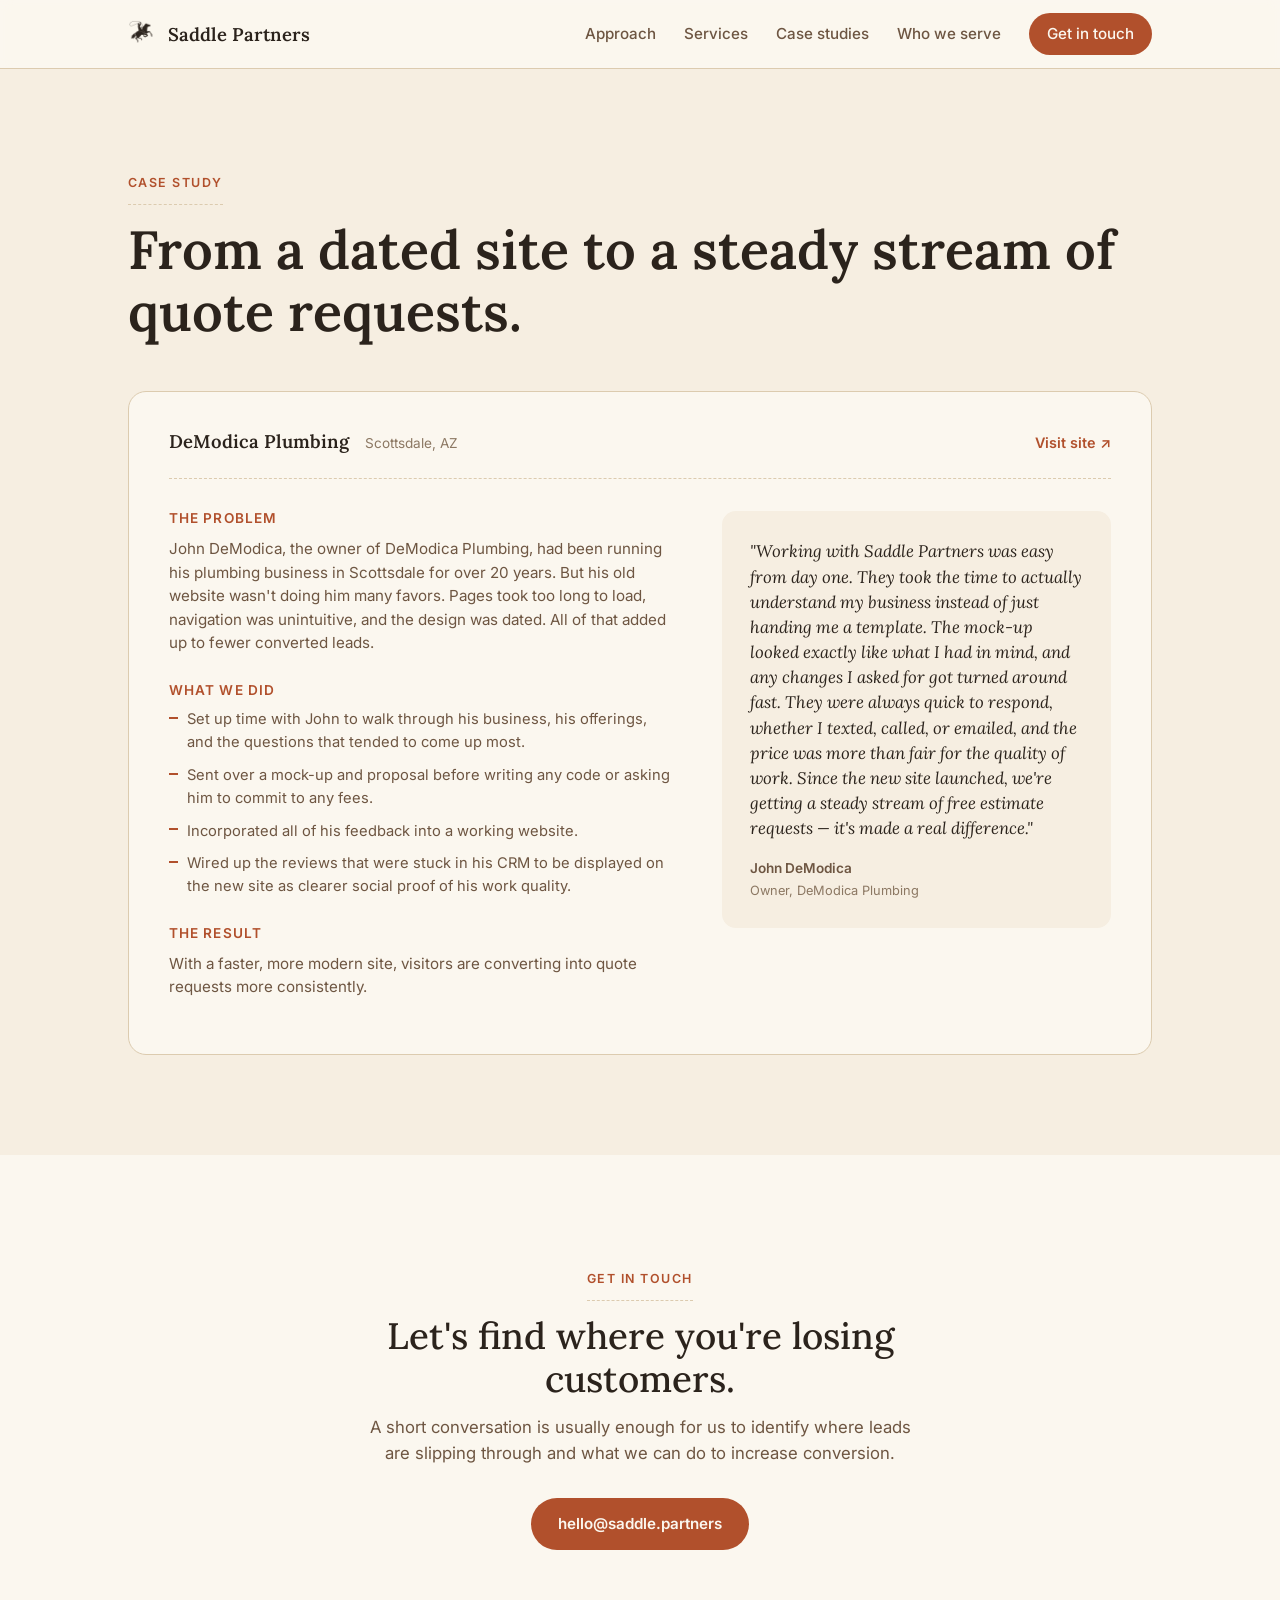
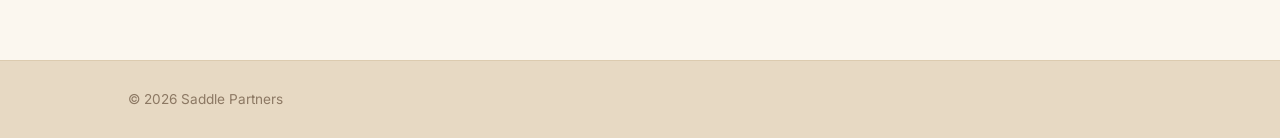
==== case-studies.html @ 37f85665 "Sentence-case service card titles, force New Website Builds to two lines for alignment, update audit" ====
<!DOCTYPE html>
<html lang="en">
<head>
<meta charset="UTF-8">
<meta name="viewport" content="width=device-width, initial-scale=1.0">
<title>Case Studies — Saddle Partners</title>
<meta name="description" content="See how Saddle Partners helped DeModica Plumbing replace a dated, slow-loading website with one that turns visitors into quote requests.">
<link rel="icon" href="favicon.ico" sizes="any">
<link rel="icon" type="image/png" sizes="32x32" href="favicon-32.png">
<link rel="icon" type="image/png" sizes="16x16" href="favicon-16.png">
<link rel="apple-touch-icon" href="favicon-180.png">
<link rel="preconnect" href="https://fonts.googleapis.com">
<link rel="preconnect" href="https://fonts.gstatic.com" crossorigin>
<link href="https://fonts.googleapis.com/css2?family=Lora:wght@500;600;700&family=Inter:wght@400;500;600&display=swap" rel="stylesheet">
<link rel="stylesheet" href="style.css">
</head>
<body>

<header class="site-header">
  <div class="wrap header-inner">
    <a href="/" class="logo">
      <img class="logo-mark" src="logo-mark.png" width="30" height="30" alt="">
      <span>Saddle Partners</span>
    </a>
    <nav class="site-nav">
      <a href="/#approach">Approach</a>
      <a href="/#services">Services</a>
      <a href="case-studies.html">Case studies</a>
      <a href="/#who">Who we serve</a>
      <a href="/#contact" class="nav-cta">Get in touch</a>
    </nav>
    <button class="nav-toggle" aria-label="Toggle menu" aria-expanded="false">
      <span></span><span></span><span></span>
    </button>
  </div>
</header>

<main>

  <section class="case-study">
    <div class="wrap">
      <p class="stitch-label">Case Study</p>
      <h1>From a dated site to a steady stream of quote requests.</h1>

      <div class="case-study-card">
        <div class="case-study-meta">
          <span class="case-study-client">DeModica Plumbing</span>
          <span class="case-study-location">Scottsdale, AZ</span>
          <a href="https://demodicaplumbing.com" target="_blank" rel="noopener" class="case-study-link">Visit site &#8599;</a>
        </div>

        <div class="case-study-body">
          <div class="case-study-col">
            <h3>The problem</h3>
            <p>John DeModica, the owner of DeModica Plumbing, had been running his plumbing business in Scottsdale for over 20 years. But his old website wasn't doing him many favors. Pages took too long to load, navigation was unintuitive, and the design was dated. All of that added up to fewer converted leads.</p>

            <h3>What we did</h3>
            <ul class="case-study-list">
              <li>Set up time with John to walk through his business, his offerings, and the questions that tended to come up most.</li>
              <li>Sent over a mock-up and proposal before writing any code or asking him to commit to any fees.</li>
              <li>Incorporated all of his feedback into a working website.</li>
              <li>Wired up the reviews that were stuck in his CRM to be displayed on the new site as clearer social proof of his work quality.</li>
            </ul>

            <h3>The result</h3>
            <p>With a faster, more modern site, visitors are converting into quote requests more consistently.</p>
          </div>

          <div class="case-study-quote">
            <blockquote>"Working with Saddle Partners was easy from day one. They took the time to actually understand my business instead of just handing me a template. The mock-up looked exactly like what I had in mind, and any changes I asked for got turned around fast. They were always quick to respond, whether I texted, called, or emailed, and the price was more than fair for the quality of work. Since the new site launched, we're getting a steady stream of free estimate requests — it's made a real difference."</blockquote>
            <cite>John DeModica<span>Owner, DeModica Plumbing</span></cite>
          </div>
        </div>
      </div>
    </div>
  </section>

  <section class="cta" id="contact">
    <div class="wrap cta-inner">
      <p class="stitch-label">Get in touch</p>
      <h2>Let's find where you're losing customers.</h2>
      <p class="lede">A short conversation is usually enough for us to identify where leads are slipping through and what we can do to increase conversion.</p>
      <a href="mailto:hello@saddle.partners" class="btn btn-primary">hello@saddle.partners</a>
    </div>
  </section>

</main>

<footer class="site-footer">
  <div class="wrap footer-inner">
    <span>&copy; 2026 Saddle Partners</span>
  </div>
</footer>

<script src="script.js"></script>
</body>
</html>
---- style.css ----
:root {
  --sand: #F6EEE1;
  --sand-dark: #E7D9C3;
  --cream: #FBF7EF;
  --rust: #B1502C;
  --rust-dark: #8A3B20;
  --ink: #2B231C;
  --brown: #6E5642;
  --brown-light: #8C7863;
  --border: #DCCBAF;
  --max-width: 1080px;
  --serif: "Lora", Georgia, serif;
  --sans: "Inter", -apple-system, BlinkMacSystemFont, "Segoe UI", sans-serif;
}

* { box-sizing: border-box; }

html { scroll-behavior: smooth; }

body {
  margin: 0;
  font-family: var(--sans);
  color: var(--ink);
  background: var(--cream);
  line-height: 1.55;
  -webkit-font-smoothing: antialiased;
}

.wrap {
  max-width: var(--max-width);
  margin: 0 auto;
  padding: 0 28px;
}

h1, h2, h3 {
  font-family: var(--serif);
  font-weight: 500;
  line-height: 1.15;
  margin: 0 0 0.5em;
  color: var(--ink);
}

h1 { font-size: clamp(2.2rem, 4.2vw, 3.4rem); font-weight: 600; }
h2 { font-size: clamp(1.7rem, 3vw, 2.3rem); }
h3 { font-size: 1.15rem; }

p { margin: 0 0 1em; color: var(--brown); }

a { color: inherit; text-decoration: none; }

/* Header */
.site-header {
  position: sticky;
  top: 0;
  z-index: 50;
  background: rgba(251, 247, 239, 0.9);
  backdrop-filter: saturate(150%) blur(6px);
  border-bottom: 1px solid var(--border);
}

.header-inner {
  display: flex;
  align-items: center;
  justify-content: space-between;
  height: 68px;
}

.logo {
  display: flex;
  align-items: center;
  gap: 10px;
  font-family: var(--serif);
  font-weight: 600;
  font-size: 1.15rem;
  color: var(--ink);
}

.logo-mark { flex-shrink: 0; display: block; }

.site-nav {
  display: flex;
  align-items: center;
  gap: 28px;
  font-size: 0.95rem;
  font-weight: 500;
}

.site-nav a { color: var(--brown); transition: color 0.15s ease; }
.site-nav a:hover { color: var(--rust); }

.nav-cta {
  padding: 9px 18px;
  border-radius: 999px;
  background: var(--rust);
  color: var(--cream) !important;
}
.nav-cta:hover { background: var(--rust-dark); color: var(--cream) !important; }

.nav-toggle {
  display: none;
  flex-direction: column;
  justify-content: center;
  gap: 5px;
  width: 32px;
  height: 32px;
  background: none;
  border: none;
  cursor: pointer;
  padding: 0;
}
.nav-toggle span {
  display: block;
  height: 2px;
  background: var(--ink);
  border-radius: 2px;
}

/* Buttons */
.btn {
  display: inline-block;
  padding: 13px 26px;
  border-radius: 999px;
  font-weight: 600;
  font-size: 0.95rem;
  transition: all 0.15s ease;
  border: 1.5px solid transparent;
}
.btn-primary {
  background: var(--rust);
  color: var(--cream);
}
.btn-primary:hover { background: var(--rust-dark); }
.btn-ghost {
  border-color: var(--brown-light);
  color: var(--ink);
}
.btn-ghost:hover { border-color: var(--rust); color: var(--rust); }

/* Hero */
.hero {
  position: relative;
  background: linear-gradient(180deg, var(--sand) 0%, var(--sand-dark) 100%);
  padding: 96px 0 0;
  overflow: hidden;
}
.hero-inner {
  max-width: 760px;
  text-align: left;
  padding-bottom: 48px;
  position: relative;
  z-index: 2;
}
.eyebrow {
  text-transform: uppercase;
  letter-spacing: 0.12em;
  font-size: 0.78rem;
  font-weight: 600;
  color: var(--rust-dark);
  margin-bottom: 18px;
}
.hero-sub {
  font-size: 1.15rem;
  max-width: 560px;
}
.hero-actions {
  display: flex;
  gap: 16px;
  margin-top: 32px;
  flex-wrap: wrap;
}
.horizon {
  display: block;
  width: 100%;
  height: 90px;
}

/* Stitch label */
.stitch-label {
  text-transform: uppercase;
  letter-spacing: 0.12em;
  font-size: 0.78rem;
  font-weight: 600;
  color: var(--rust);
  margin-bottom: 14px;
  padding-bottom: 12px;
  border-bottom: 1px dashed var(--border);
  display: inline-block;
}

/* Belief section */
.belief { padding: 64px 0 100px; background: var(--sand-dark); }
.belief-inner { max-width: 720px; }
.lede { font-size: 1.05rem; max-width: 640px; }

.steps {
  display: grid;
  grid-template-columns: repeat(2, 1fr);
  gap: 40px;
  margin-top: 56px;
  max-width: none;
}
.step {
  padding-top: 20px;
  border-top: 2px solid var(--rust);
}
.step-num {
  display: block;
  font-family: var(--sans);
  font-weight: 600;
  text-transform: uppercase;
  letter-spacing: 0.1em;
  font-size: 0.8rem;
  color: var(--rust);
  margin-bottom: 10px;
}
.step h3 { margin-bottom: 8px; }
.step p { font-size: 0.95rem; margin-bottom: 0; }
.step-list {
  list-style: none;
  margin: 16px 0 0;
  padding: 0;
  display: flex;
  flex-direction: column;
  gap: 8px;
}
.step-list li {
  font-size: 0.92rem;
  font-weight: 500;
  color: var(--ink);
  padding-left: 18px;
  position: relative;
}
.step-list li::before {
  content: '';
  position: absolute;
  left: 0;
  top: 0.6em;
  width: 9px;
  height: 2px;
  background: var(--rust);
}

/* Services */
.services { padding: 100px 0; }
.services h2 { max-width: 620px; }
.service-grid {
  display: grid;
  grid-template-columns: repeat(4, 1fr);
  gap: 24px;
  margin-top: 48px;
}
.service-card {
  background: var(--sand);
  border: 1px solid var(--border);
  border-radius: 14px;
  padding: 28px 22px;
}
.service-icon {
  color: var(--rust);
  margin-bottom: 16px;
}
.service-card h3 { margin-bottom: 10px; }
.service-card p { font-size: 0.92rem; margin-bottom: 0; }

/* Case study */
.case-study { padding: 100px 0; background: var(--sand); }
.case-study h2 { max-width: 700px; margin-bottom: 48px; }
.case-study h1 { margin-bottom: 48px; }
.case-study-card {
  background: var(--cream);
  border: 1px solid var(--border);
  border-radius: 18px;
  padding: 40px;
}
.case-study-meta {
  display: flex;
  align-items: baseline;
  gap: 16px;
  flex-wrap: wrap;
  margin-bottom: 32px;
  padding-bottom: 24px;
  border-bottom: 1px dashed var(--border);
}
.case-study-client {
  font-family: var(--serif);
  font-weight: 600;
  font-size: 1.15rem;
  line-height: 1;
  color: var(--ink);
}
.case-study-location { font-size: 0.85rem; line-height: 1; color: var(--brown-light); }
.case-study-link { margin-left: auto; font-size: 0.9rem; font-weight: 600; color: var(--rust); }
.case-study-link:hover { color: var(--rust-dark); }
.case-study-body {
  display: grid;
  grid-template-columns: 1.3fr 1fr;
  gap: 48px;
}
.case-study-col h3 {
  font-family: var(--sans);
  font-size: 0.85rem;
  text-transform: uppercase;
  letter-spacing: 0.08em;
  font-weight: 600;
  color: var(--rust);
  margin: 28px 0 10px;
}
.case-study-col h3:first-child { margin-top: 0; }
.case-study-col p { font-size: 0.95rem; }
.case-study-list {
  margin: 0;
  padding: 0;
  list-style: none;
  display: flex;
  flex-direction: column;
  gap: 10px;
}
.case-study-list li {
  font-size: 0.92rem;
  color: var(--brown);
  padding-left: 18px;
  position: relative;
}
.case-study-list li::before {
  content: '';
  position: absolute;
  left: 0;
  top: 0.6em;
  width: 9px;
  height: 2px;
  background: var(--rust);
}
.case-study-quote {
  background: var(--sand);
  border-radius: 14px;
  padding: 28px;
  align-self: start;
}
.case-study-quote blockquote {
  margin: 0 0 16px;
  font-family: var(--serif);
  font-size: 1.05rem;
  font-style: italic;
  color: var(--ink);
  line-height: 1.5;
}
.case-study-quote cite {
  font-style: normal;
  font-size: 0.85rem;
  font-weight: 600;
  color: var(--brown);
  display: flex;
  flex-direction: column;
  gap: 2px;
}
.case-study-quote cite span { font-weight: 400; color: var(--brown-light); font-size: 0.8rem; }

/* Who section */
.who { padding: 100px 0; background: var(--sand-dark); }
.who-inner { max-width: 680px; }
.tag-row {
  display: flex;
  flex-wrap: wrap;
  gap: 10px;
  margin-top: 28px;
}
.tag {
  padding: 8px 16px;
  border-radius: 999px;
  background: var(--cream);
  border: 1px solid var(--border);
  font-size: 0.88rem;
  font-weight: 500;
  color: var(--brown);
}

/* CTA */
.cta { padding: 110px 0; text-align: center; }
.cta-inner { max-width: 620px; margin: 0 auto; }
.cta .stitch-label { }
.cta h2 { margin-bottom: 14px; }
.cta .lede { margin: 0 auto 32px; }

/* Footer */
.site-footer {
  border-top: 1px solid var(--border);
  padding: 28px 0;
  background: var(--sand-dark);
}
.footer-inner {
  font-size: 0.85rem;
  color: var(--brown-light);
}

/* Responsive */
@media (max-width: 860px) {
  .service-grid { grid-template-columns: repeat(2, 1fr); }
  .steps { grid-template-columns: 1fr; gap: 40px; }
  .case-study-body { grid-template-columns: 1fr; }
  .case-study-quote { align-self: stretch; }
}

@media (max-width: 680px) {
  .site-nav {
    position: absolute;
    top: 68px;
    left: 0;
    right: 0;
    background: var(--cream);
    flex-direction: column;
    align-items: flex-start;
    padding: 20px 28px 28px;
    border-bottom: 1px solid var(--border);
    display: none;
    gap: 18px;
  }
  .site-nav.open { display: flex; }
  .nav-toggle { display: flex; }
  .nav-cta { align-self: flex-start; }
  .service-grid { grid-template-columns: 1fr; }
  .hero { padding-top: 64px; }
  .hero-inner { padding-bottom: 40px; }
  .footer-inner { text-align: center; }
  .case-study-card { padding: 28px; }
}
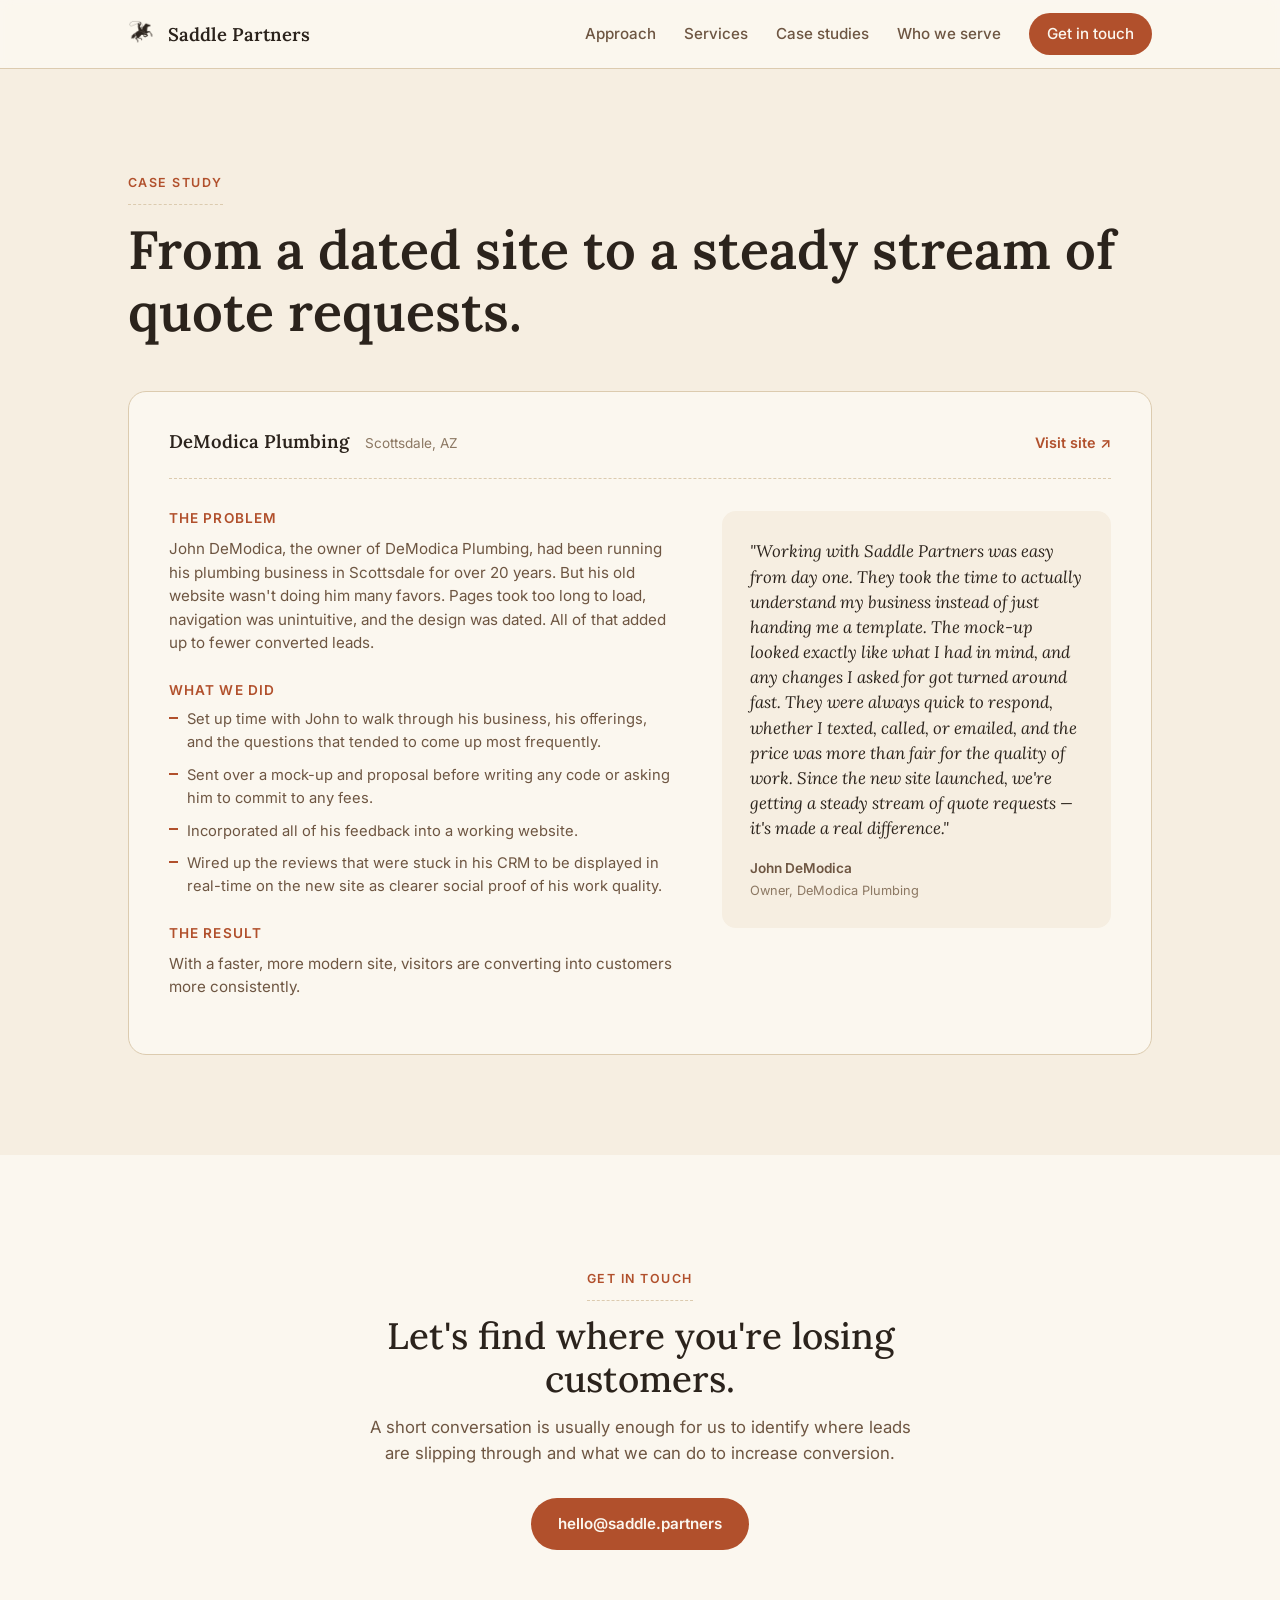
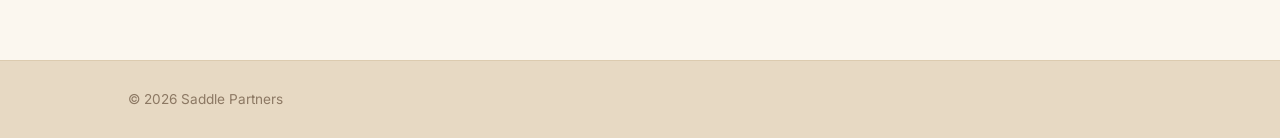
==== commit dc200e75: "Case study copy tweaks: frequency, real-time reviews, customers, quote requests" ====
--- a/case-studies.html
+++ b/case-studies.html
@@ -25,7 +25,7 @@
     <nav class="site-nav">
       <a href="/#approach">Approach</a>
       <a href="/#services">Services</a>
-      <a href="case-studies.html">Case studies</a>
+      <a href="/case-studies">Case studies</a>
       <a href="/#who">Who we serve</a>
       <a href="/#contact" class="nav-cta">Get in touch</a>
     </nav>
@@ -56,18 +56,18 @@
 
             <h3>What we did</h3>
             <ul class="case-study-list">
-              <li>Set up time with John to walk through his business, his offerings, and the questions that tended to come up most.</li>
+              <li>Set up time with John to walk through his business, his offerings, and the questions that tended to come up most frequently.</li>
               <li>Sent over a mock-up and proposal before writing any code or asking him to commit to any fees.</li>
               <li>Incorporated all of his feedback into a working website.</li>
-              <li>Wired up the reviews that were stuck in his CRM to be displayed on the new site as clearer social proof of his work quality.</li>
+              <li>Wired up the reviews that were stuck in his CRM to be displayed in real-time on the new site as clearer social proof of his work quality.</li>
             </ul>
 
             <h3>The result</h3>
-            <p>With a faster, more modern site, visitors are converting into quote requests more consistently.</p>
+            <p>With a faster, more modern site, visitors are converting into customers more consistently.</p>
           </div>
 
           <div class="case-study-quote">
-            <blockquote>"Working with Saddle Partners was easy from day one. They took the time to actually understand my business instead of just handing me a template. The mock-up looked exactly like what I had in mind, and any changes I asked for got turned around fast. They were always quick to respond, whether I texted, called, or emailed, and the price was more than fair for the quality of work. Since the new site launched, we're getting a steady stream of free estimate requests — it's made a real difference."</blockquote>
+            <blockquote>"Working with Saddle Partners was easy from day one. They took the time to actually understand my business instead of just handing me a template. The mock-up looked exactly like what I had in mind, and any changes I asked for got turned around fast. They were always quick to respond, whether I texted, called, or emailed, and the price was more than fair for the quality of work. Since the new site launched, we're getting a steady stream of quote requests — it's made a real difference."</blockquote>
             <cite>John DeModica<span>Owner, DeModica Plumbing</span></cite>
           </div>
         </div>
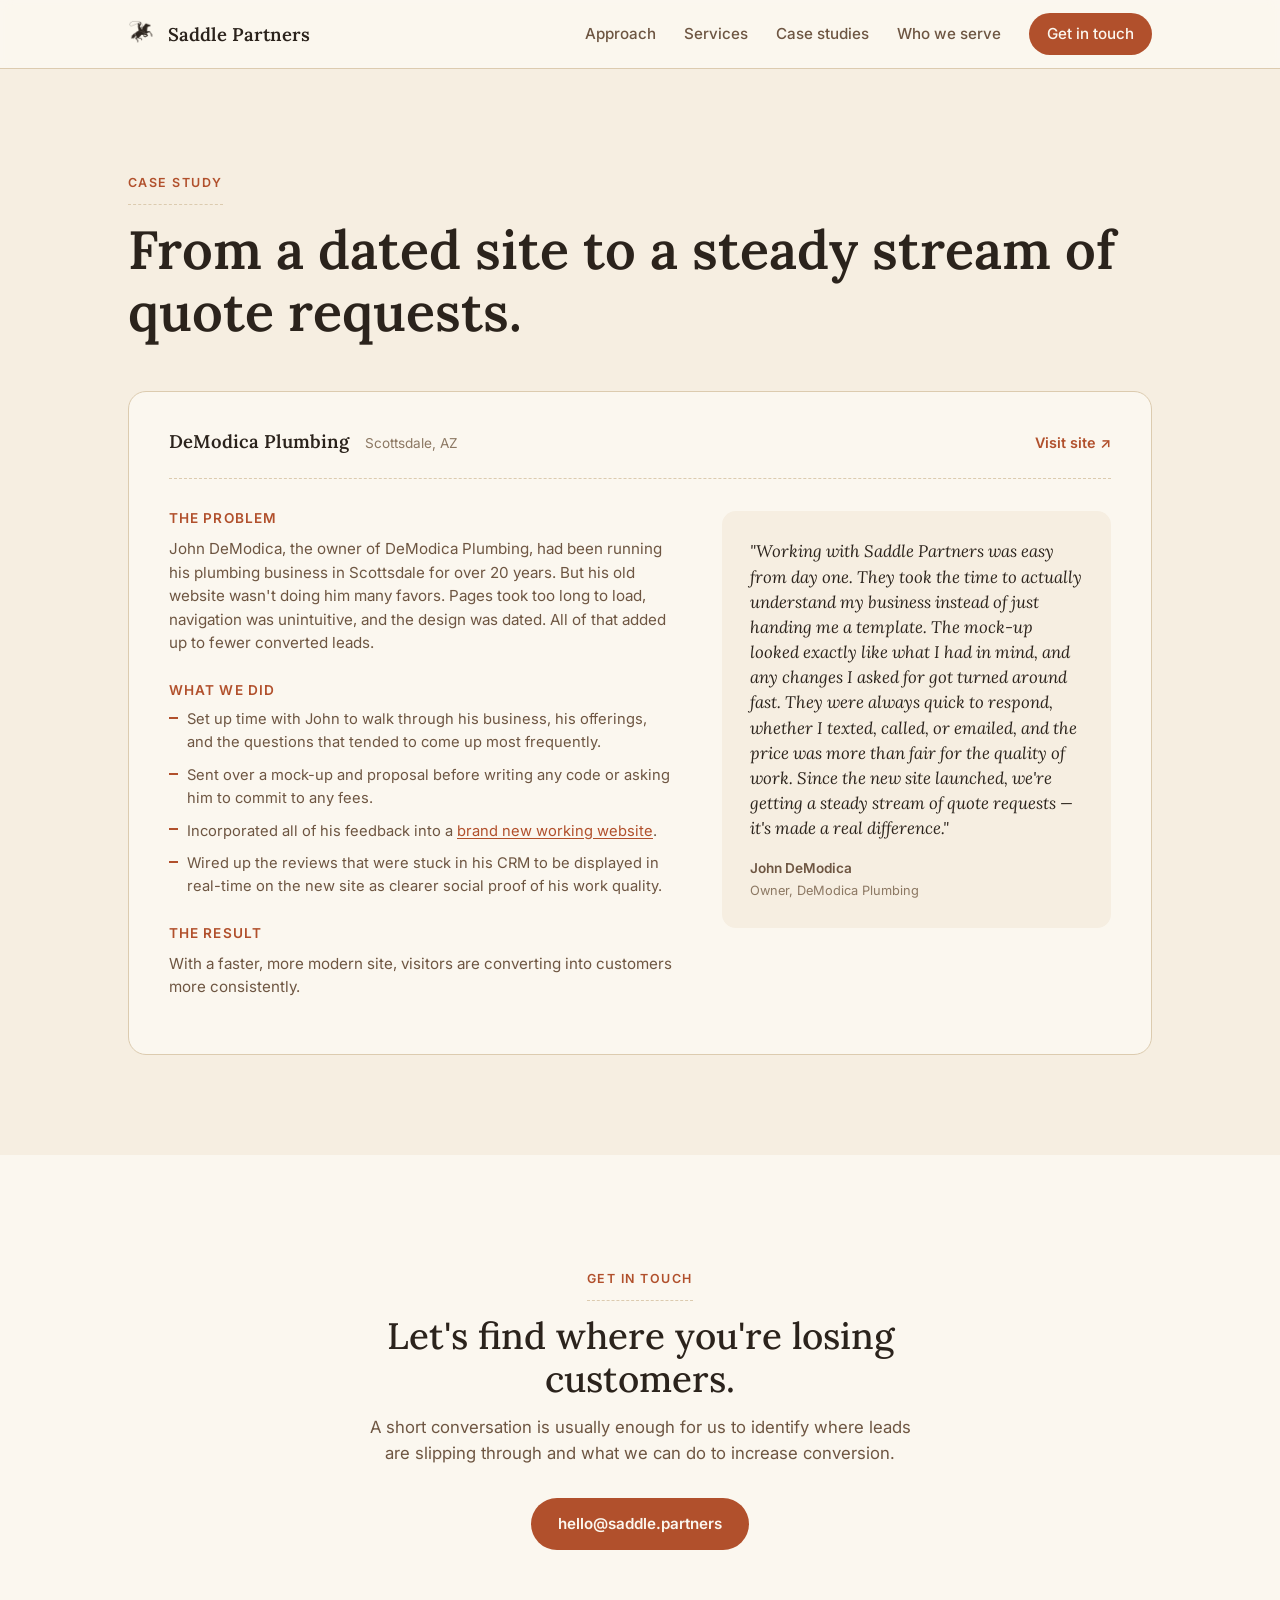
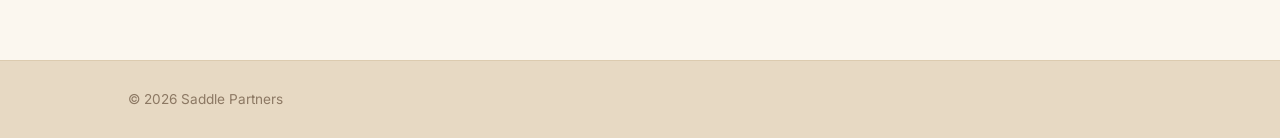
==== commit 7e2b5b0d: "Link case study copy to live DeModica site, style in-body case study links" ====
--- a/case-studies.html
+++ b/case-studies.html
@@ -58,7 +58,7 @@
             <ul class="case-study-list">
               <li>Set up time with John to walk through his business, his offerings, and the questions that tended to come up most frequently.</li>
               <li>Sent over a mock-up and proposal before writing any code or asking him to commit to any fees.</li>
-              <li>Incorporated all of his feedback into a working website.</li>
+              <li>Incorporated all of his feedback into a <a href="https://demodicaplumbing.com/" target="_blank" rel="noopener">brand new working website</a>.</li>
               <li>Wired up the reviews that were stuck in his CRM to be displayed in real-time on the new site as clearer social proof of his work quality.</li>
             </ul>
 
--- a/style.css
+++ b/style.css
@@ -329,6 +329,16 @@
   width: 9px;
   height: 2px;
   background: var(--rust);
+}
+.case-study-list li a,
+.case-study-col p a {
+  color: var(--rust);
+  text-decoration: underline;
+  text-underline-offset: 2px;
+}
+.case-study-list li a:hover,
+.case-study-col p a:hover {
+  color: var(--rust-dark);
 }
 .case-study-quote {
   background: var(--sand);
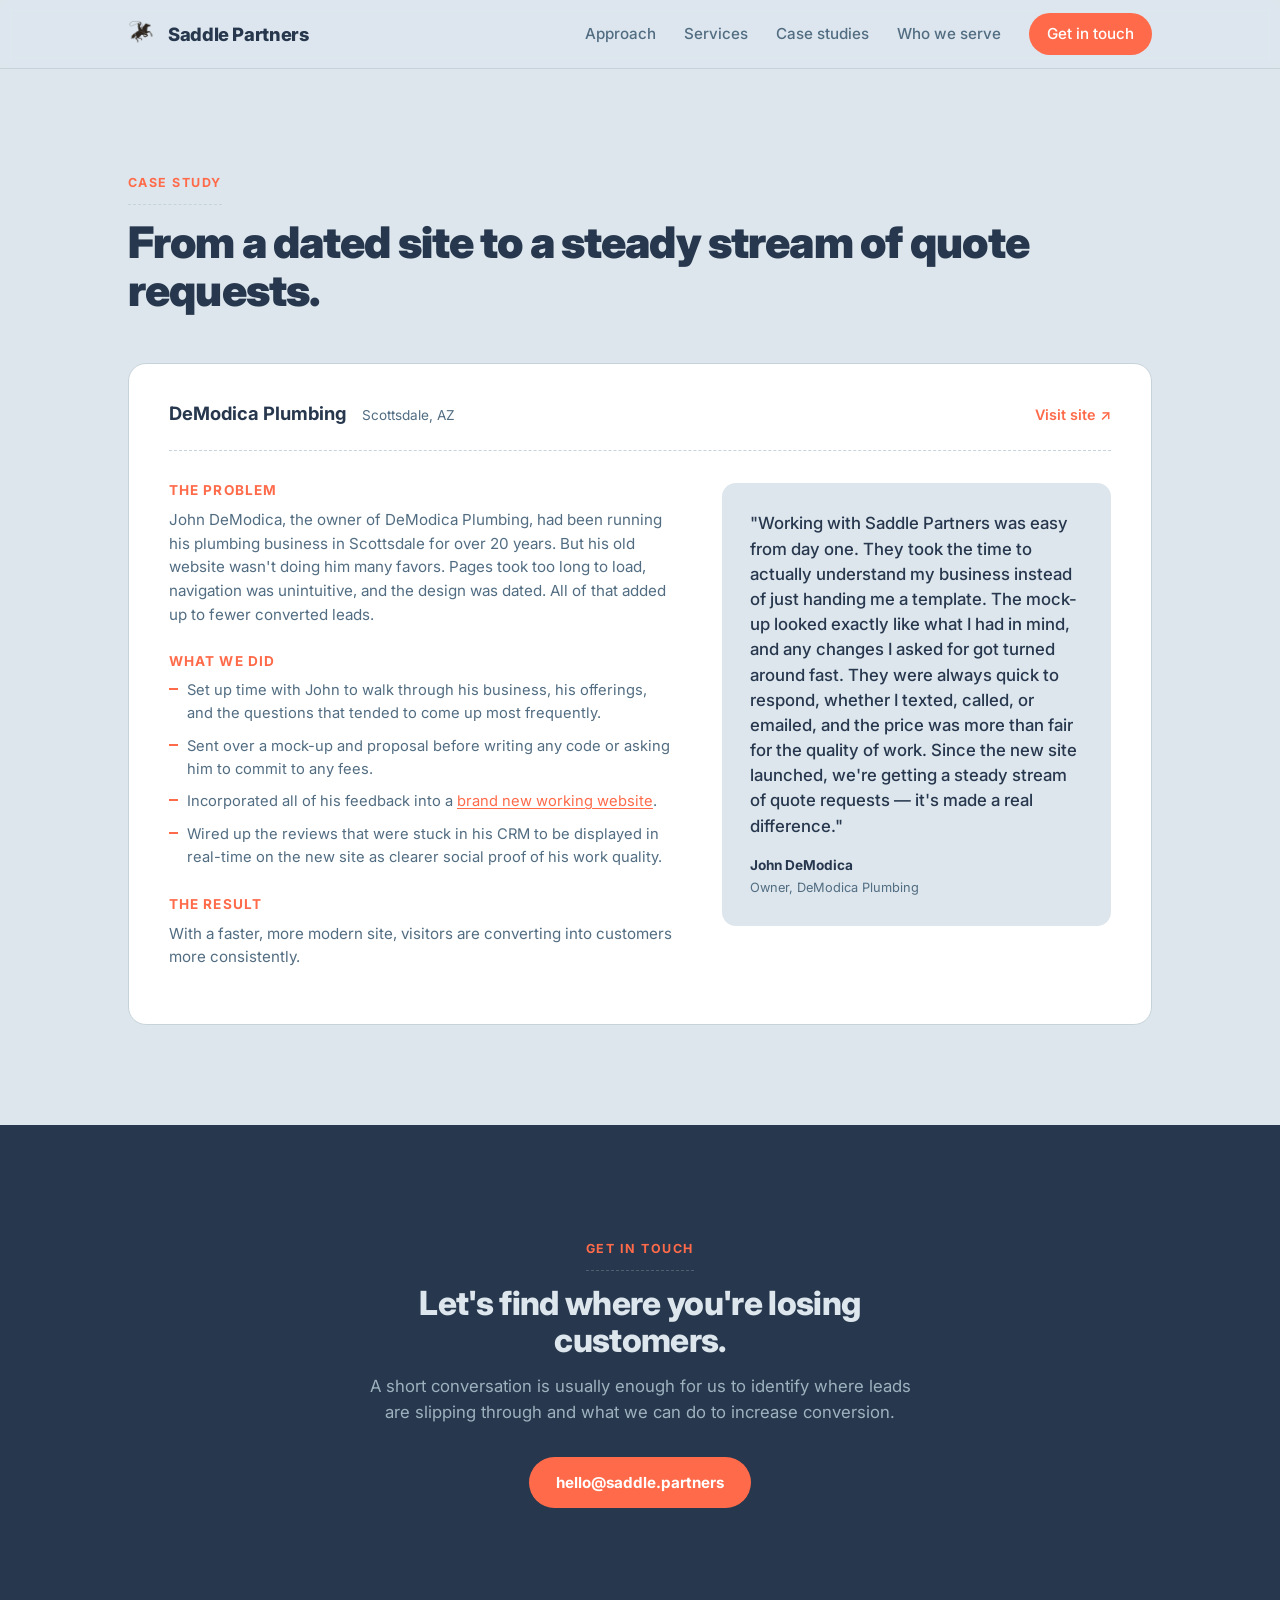
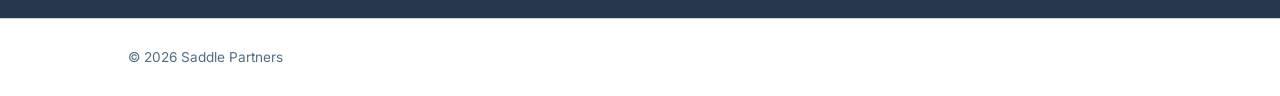
==== commit e455ccdc: "Rebrand: new navy/coral palette with true dark/light alternating sections, switch to bold Inter type" ====
--- a/case-studies.html
+++ b/case-studies.html
@@ -11,7 +11,7 @@
 <link rel="apple-touch-icon" href="favicon-180.png">
 <link rel="preconnect" href="https://fonts.googleapis.com">
 <link rel="preconnect" href="https://fonts.gstatic.com" crossorigin>
-<link href="https://fonts.googleapis.com/css2?family=Lora:wght@500;600;700&family=Inter:wght@400;500;600&display=swap" rel="stylesheet">
+<link href="https://fonts.googleapis.com/css2?family=Inter:wght@400;500;600;700;800;900&display=swap" rel="stylesheet">
 <link rel="stylesheet" href="style.css">
 </head>
 <body>
--- a/style.css
+++ b/style.css
@@ -1,15 +1,14 @@
 :root {
-  --sand: #F6EEE1;
-  --sand-dark: #E7D9C3;
-  --cream: #FBF7EF;
-  --rust: #B1502C;
-  --rust-dark: #8A3B20;
-  --ink: #2B231C;
-  --brown: #6E5642;
-  --brown-light: #8C7863;
-  --border: #DCCBAF;
+  --navy: #27374D;
+  --slate: #526D82;
+  --powder: #9DB2BF;
+  --ice: #DDE6ED;
+  --white: #FFFFFF;
+  --pop: #FF6B4A;
+  --pop-dark: #E14F30;
+  --border-light: #C7D3DA;
+  --border-dark: rgba(221, 230, 237, 0.22);
   --max-width: 1080px;
-  --serif: "Lora", Georgia, serif;
   --sans: "Inter", -apple-system, BlinkMacSystemFont, "Segoe UI", sans-serif;
 }
 
@@ -20,8 +19,8 @@
 body {
   margin: 0;
   font-family: var(--sans);
-  color: var(--ink);
-  background: var(--cream);
+  color: var(--navy);
+  background: var(--ice);
   line-height: 1.55;
   -webkit-font-smoothing: antialiased;
 }
@@ -33,18 +32,19 @@
 }
 
 h1, h2, h3 {
-  font-family: var(--serif);
-  font-weight: 500;
-  line-height: 1.15;
+  font-family: var(--sans);
+  font-weight: 800;
+  letter-spacing: -0.02em;
+  line-height: 1.1;
   margin: 0 0 0.5em;
-  color: var(--ink);
-}
-
-h1 { font-size: clamp(2.2rem, 4.2vw, 3.4rem); font-weight: 600; }
-h2 { font-size: clamp(1.7rem, 3vw, 2.3rem); }
-h3 { font-size: 1.15rem; }
-
-p { margin: 0 0 1em; color: var(--brown); }
+  color: inherit;
+}
+
+h1 { font-size: clamp(1.9rem, 3.4vw, 2.75rem); font-weight: 900; }
+h2 { font-size: clamp(1.5rem, 2.6vw, 2.1rem); }
+h3 { font-size: 1.05rem; font-weight: 700; letter-spacing: -0.01em; }
+
+p { margin: 0 0 1em; }
 
 a { color: inherit; text-decoration: none; }
 
@@ -53,9 +53,9 @@
   position: sticky;
   top: 0;
   z-index: 50;
-  background: rgba(251, 247, 239, 0.9);
+  background: rgba(221, 230, 237, 0.88);
   backdrop-filter: saturate(150%) blur(6px);
-  border-bottom: 1px solid var(--border);
+  border-bottom: 1px solid var(--border-light);
 }
 
 .header-inner {
@@ -69,10 +69,10 @@
   display: flex;
   align-items: center;
   gap: 10px;
-  font-family: var(--serif);
-  font-weight: 600;
+  font-weight: 800;
+  letter-spacing: -0.02em;
   font-size: 1.15rem;
-  color: var(--ink);
+  color: var(--navy);
 }
 
 .logo-mark { flex-shrink: 0; display: block; }
@@ -85,16 +85,17 @@
   font-weight: 500;
 }
 
-.site-nav a { color: var(--brown); transition: color 0.15s ease; }
-.site-nav a:hover { color: var(--rust); }
+.site-nav a { color: var(--slate); white-space: nowrap; transition: color 0.15s ease; }
+.site-nav a:hover { color: var(--navy); }
 
 .nav-cta {
   padding: 9px 18px;
   border-radius: 999px;
-  background: var(--rust);
-  color: var(--cream) !important;
-}
-.nav-cta:hover { background: var(--rust-dark); color: var(--cream) !important; }
+  background: var(--pop);
+  color: var(--white) !important;
+  white-space: nowrap;
+}
+.nav-cta:hover { background: var(--pop-dark); color: var(--white) !important; }
 
 .nav-toggle {
   display: none;
@@ -111,7 +112,7 @@
 .nav-toggle span {
   display: block;
   height: 2px;
-  background: var(--ink);
+  background: var(--navy);
   border-radius: 2px;
 }
 
@@ -120,33 +121,44 @@
   display: inline-block;
   padding: 13px 26px;
   border-radius: 999px;
-  font-weight: 600;
+  font-weight: 700;
   font-size: 0.95rem;
+  white-space: nowrap;
   transition: all 0.15s ease;
   border: 1.5px solid transparent;
 }
 .btn-primary {
-  background: var(--rust);
-  color: var(--cream);
-}
-.btn-primary:hover { background: var(--rust-dark); }
+  background: var(--pop);
+  color: var(--white);
+}
+.btn-primary:hover { background: var(--pop-dark); }
 .btn-ghost {
-  border-color: var(--brown-light);
-  color: var(--ink);
-}
-.btn-ghost:hover { border-color: var(--rust); color: var(--rust); }
-
-/* Hero */
+  border-color: var(--slate);
+  color: var(--navy);
+}
+.btn-ghost:hover { border-color: var(--pop); color: var(--pop); }
+
+/* Dark-section button overrides */
+.hero .btn-ghost, .services .btn-ghost, .cta .btn-ghost {
+  border-color: rgba(255, 255, 255, 0.4);
+  color: var(--ice);
+}
+.hero .btn-ghost:hover, .services .btn-ghost:hover, .cta .btn-ghost:hover {
+  border-color: var(--pop);
+  color: var(--pop);
+}
+
+/* Hero (dark) */
 .hero {
   position: relative;
-  background: linear-gradient(180deg, var(--sand) 0%, var(--sand-dark) 100%);
+  background: var(--navy);
+  color: var(--ice);
   padding: 96px 0 0;
   overflow: hidden;
 }
 .hero-inner {
-  max-width: 760px;
   text-align: left;
-  padding-bottom: 48px;
+  padding-bottom: 24px;
   position: relative;
   z-index: 2;
 }
@@ -154,13 +166,14 @@
   text-transform: uppercase;
   letter-spacing: 0.12em;
   font-size: 0.78rem;
-  font-weight: 600;
-  color: var(--rust-dark);
+  font-weight: 700;
+  color: var(--pop);
   margin-bottom: 18px;
 }
 .hero-sub {
   font-size: 1.15rem;
   max-width: 560px;
+  color: var(--powder);
 }
 .hero-actions {
   display: flex;
@@ -171,7 +184,7 @@
 .horizon {
   display: block;
   width: 100%;
-  height: 90px;
+  height: 48px;
 }
 
 /* Stitch label */
@@ -179,18 +192,20 @@
   text-transform: uppercase;
   letter-spacing: 0.12em;
   font-size: 0.78rem;
-  font-weight: 600;
-  color: var(--rust);
+  font-weight: 700;
+  color: var(--pop);
   margin-bottom: 14px;
   padding-bottom: 12px;
-  border-bottom: 1px dashed var(--border);
+  border-bottom: 1px dashed var(--border-light);
   display: inline-block;
 }
-
-/* Belief section */
-.belief { padding: 64px 0 100px; background: var(--sand-dark); }
-.belief-inner { max-width: 720px; }
-.lede { font-size: 1.05rem; max-width: 640px; }
+.hero .stitch-label, .services .stitch-label, .cta .stitch-label {
+  border-bottom-color: var(--border-dark);
+}
+
+/* Approach section (light) */
+.belief { padding: 40px 0 100px; background: var(--ice); color: var(--navy); }
+.lede { font-size: 1.05rem; max-width: 640px; color: var(--slate); }
 
 .steps {
   display: grid;
@@ -201,20 +216,19 @@
 }
 .step {
   padding-top: 20px;
-  border-top: 2px solid var(--rust);
+  border-top: 2px solid var(--pop);
 }
 .step-num {
   display: block;
-  font-family: var(--sans);
-  font-weight: 600;
+  font-weight: 700;
   text-transform: uppercase;
   letter-spacing: 0.1em;
   font-size: 0.8rem;
-  color: var(--rust);
+  color: var(--pop);
   margin-bottom: 10px;
 }
 .step h3 { margin-bottom: 8px; }
-.step p { font-size: 0.95rem; margin-bottom: 0; }
+.step p { font-size: 0.95rem; margin-bottom: 0; color: var(--slate); }
 .step-list {
   list-style: none;
   margin: 16px 0 0;
@@ -226,7 +240,7 @@
 .step-list li {
   font-size: 0.92rem;
   font-weight: 500;
-  color: var(--ink);
+  color: var(--navy);
   padding-left: 18px;
   position: relative;
 }
@@ -237,11 +251,11 @@
   top: 0.6em;
   width: 9px;
   height: 2px;
-  background: var(--rust);
-}
-
-/* Services */
-.services { padding: 100px 0; }
+  background: var(--pop);
+}
+
+/* Services (dark) */
+.services { padding: 100px 0; background: var(--navy); color: var(--ice); }
 .services h2 { max-width: 620px; }
 .service-grid {
   display: grid;
@@ -250,25 +264,25 @@
   margin-top: 48px;
 }
 .service-card {
-  background: var(--sand);
-  border: 1px solid var(--border);
+  background: var(--slate);
+  border: 1px solid rgba(255, 255, 255, 0.12);
   border-radius: 14px;
   padding: 28px 22px;
 }
 .service-icon {
-  color: var(--rust);
+  color: var(--pop);
   margin-bottom: 16px;
 }
-.service-card h3 { margin-bottom: 10px; }
-.service-card p { font-size: 0.92rem; margin-bottom: 0; }
+.service-card h3 { margin-bottom: 10px; color: var(--white); }
+.service-card p { font-size: 0.92rem; margin-bottom: 0; color: var(--powder); }
 
 /* Case study */
-.case-study { padding: 100px 0; background: var(--sand); }
+.case-study { padding: 100px 0; background: var(--ice); color: var(--navy); }
 .case-study h2 { max-width: 700px; margin-bottom: 48px; }
 .case-study h1 { margin-bottom: 48px; }
 .case-study-card {
-  background: var(--cream);
-  border: 1px solid var(--border);
+  background: var(--white);
+  border: 1px solid var(--border-light);
   border-radius: 18px;
   padding: 40px;
 }
@@ -279,34 +293,32 @@
   flex-wrap: wrap;
   margin-bottom: 32px;
   padding-bottom: 24px;
-  border-bottom: 1px dashed var(--border);
+  border-bottom: 1px dashed var(--border-light);
 }
 .case-study-client {
-  font-family: var(--serif);
-  font-weight: 600;
+  font-weight: 700;
   font-size: 1.15rem;
   line-height: 1;
-  color: var(--ink);
-}
-.case-study-location { font-size: 0.85rem; line-height: 1; color: var(--brown-light); }
-.case-study-link { margin-left: auto; font-size: 0.9rem; font-weight: 600; color: var(--rust); }
-.case-study-link:hover { color: var(--rust-dark); }
+  color: var(--navy);
+}
+.case-study-location { font-size: 0.85rem; line-height: 1; color: var(--slate); }
+.case-study-link { margin-left: auto; font-size: 0.9rem; font-weight: 600; color: var(--pop); }
+.case-study-link:hover { color: var(--pop-dark); }
 .case-study-body {
   display: grid;
   grid-template-columns: 1.3fr 1fr;
   gap: 48px;
 }
 .case-study-col h3 {
-  font-family: var(--sans);
   font-size: 0.85rem;
   text-transform: uppercase;
   letter-spacing: 0.08em;
-  font-weight: 600;
-  color: var(--rust);
+  font-weight: 700;
+  color: var(--pop);
   margin: 28px 0 10px;
 }
 .case-study-col h3:first-child { margin-top: 0; }
-.case-study-col p { font-size: 0.95rem; }
+.case-study-col p { font-size: 0.95rem; color: var(--slate); }
 .case-study-list {
   margin: 0;
   padding: 0;
@@ -317,7 +329,7 @@
 }
 .case-study-list li {
   font-size: 0.92rem;
-  color: var(--brown);
+  color: var(--slate);
   padding-left: 18px;
   position: relative;
 }
@@ -328,46 +340,44 @@
   top: 0.6em;
   width: 9px;
   height: 2px;
-  background: var(--rust);
+  background: var(--pop);
 }
 .case-study-list li a,
 .case-study-col p a {
-  color: var(--rust);
+  color: var(--pop);
   text-decoration: underline;
   text-underline-offset: 2px;
 }
 .case-study-list li a:hover,
 .case-study-col p a:hover {
-  color: var(--rust-dark);
+  color: var(--pop-dark);
 }
 .case-study-quote {
-  background: var(--sand);
+  background: var(--ice);
   border-radius: 14px;
   padding: 28px;
   align-self: start;
 }
 .case-study-quote blockquote {
   margin: 0 0 16px;
-  font-family: var(--serif);
   font-size: 1.05rem;
-  font-style: italic;
-  color: var(--ink);
+  font-weight: 500;
+  color: var(--navy);
   line-height: 1.5;
 }
 .case-study-quote cite {
   font-style: normal;
   font-size: 0.85rem;
-  font-weight: 600;
-  color: var(--brown);
+  font-weight: 700;
+  color: var(--navy);
   display: flex;
   flex-direction: column;
   gap: 2px;
 }
-.case-study-quote cite span { font-weight: 400; color: var(--brown-light); font-size: 0.8rem; }
-
-/* Who section */
-.who { padding: 100px 0; background: var(--sand-dark); }
-.who-inner { max-width: 680px; }
+.case-study-quote cite span { font-weight: 400; color: var(--slate); font-size: 0.8rem; }
+
+/* Who section (light) */
+.who { padding: 100px 0; background: var(--ice); color: var(--navy); }
 .tag-row {
   display: flex;
   flex-wrap: wrap;
@@ -377,29 +387,28 @@
 .tag {
   padding: 8px 16px;
   border-radius: 999px;
-  background: var(--cream);
-  border: 1px solid var(--border);
+  background: var(--white);
+  border: 1px solid var(--border-light);
   font-size: 0.88rem;
   font-weight: 500;
-  color: var(--brown);
-}
-
-/* CTA */
-.cta { padding: 110px 0; text-align: center; }
+  color: var(--slate);
+}
+
+/* CTA (dark) */
+.cta { padding: 110px 0; text-align: center; background: var(--navy); color: var(--ice); }
 .cta-inner { max-width: 620px; margin: 0 auto; }
-.cta .stitch-label { }
 .cta h2 { margin-bottom: 14px; }
-.cta .lede { margin: 0 auto 32px; }
-
-/* Footer */
+.cta .lede { margin: 0 auto 32px; color: var(--powder); }
+
+/* Footer (light) */
 .site-footer {
-  border-top: 1px solid var(--border);
+  border-top: 1px solid var(--border-light);
   padding: 28px 0;
-  background: var(--sand-dark);
+  background: var(--white);
 }
 .footer-inner {
   font-size: 0.85rem;
-  color: var(--brown-light);
+  color: var(--slate);
 }
 
 /* Responsive */
@@ -416,11 +425,11 @@
     top: 68px;
     left: 0;
     right: 0;
-    background: var(--cream);
+    background: var(--ice);
     flex-direction: column;
     align-items: flex-start;
     padding: 20px 28px 28px;
-    border-bottom: 1px solid var(--border);
+    border-bottom: 1px solid var(--border-light);
     display: none;
     gap: 18px;
   }
@@ -429,7 +438,7 @@
   .nav-cta { align-self: flex-start; }
   .service-grid { grid-template-columns: 1fr; }
   .hero { padding-top: 64px; }
-  .hero-inner { padding-bottom: 40px; }
+  .hero-inner { padding-bottom: 20px; }
   .footer-inner { text-align: center; }
   .case-study-card { padding: 28px; }
 }
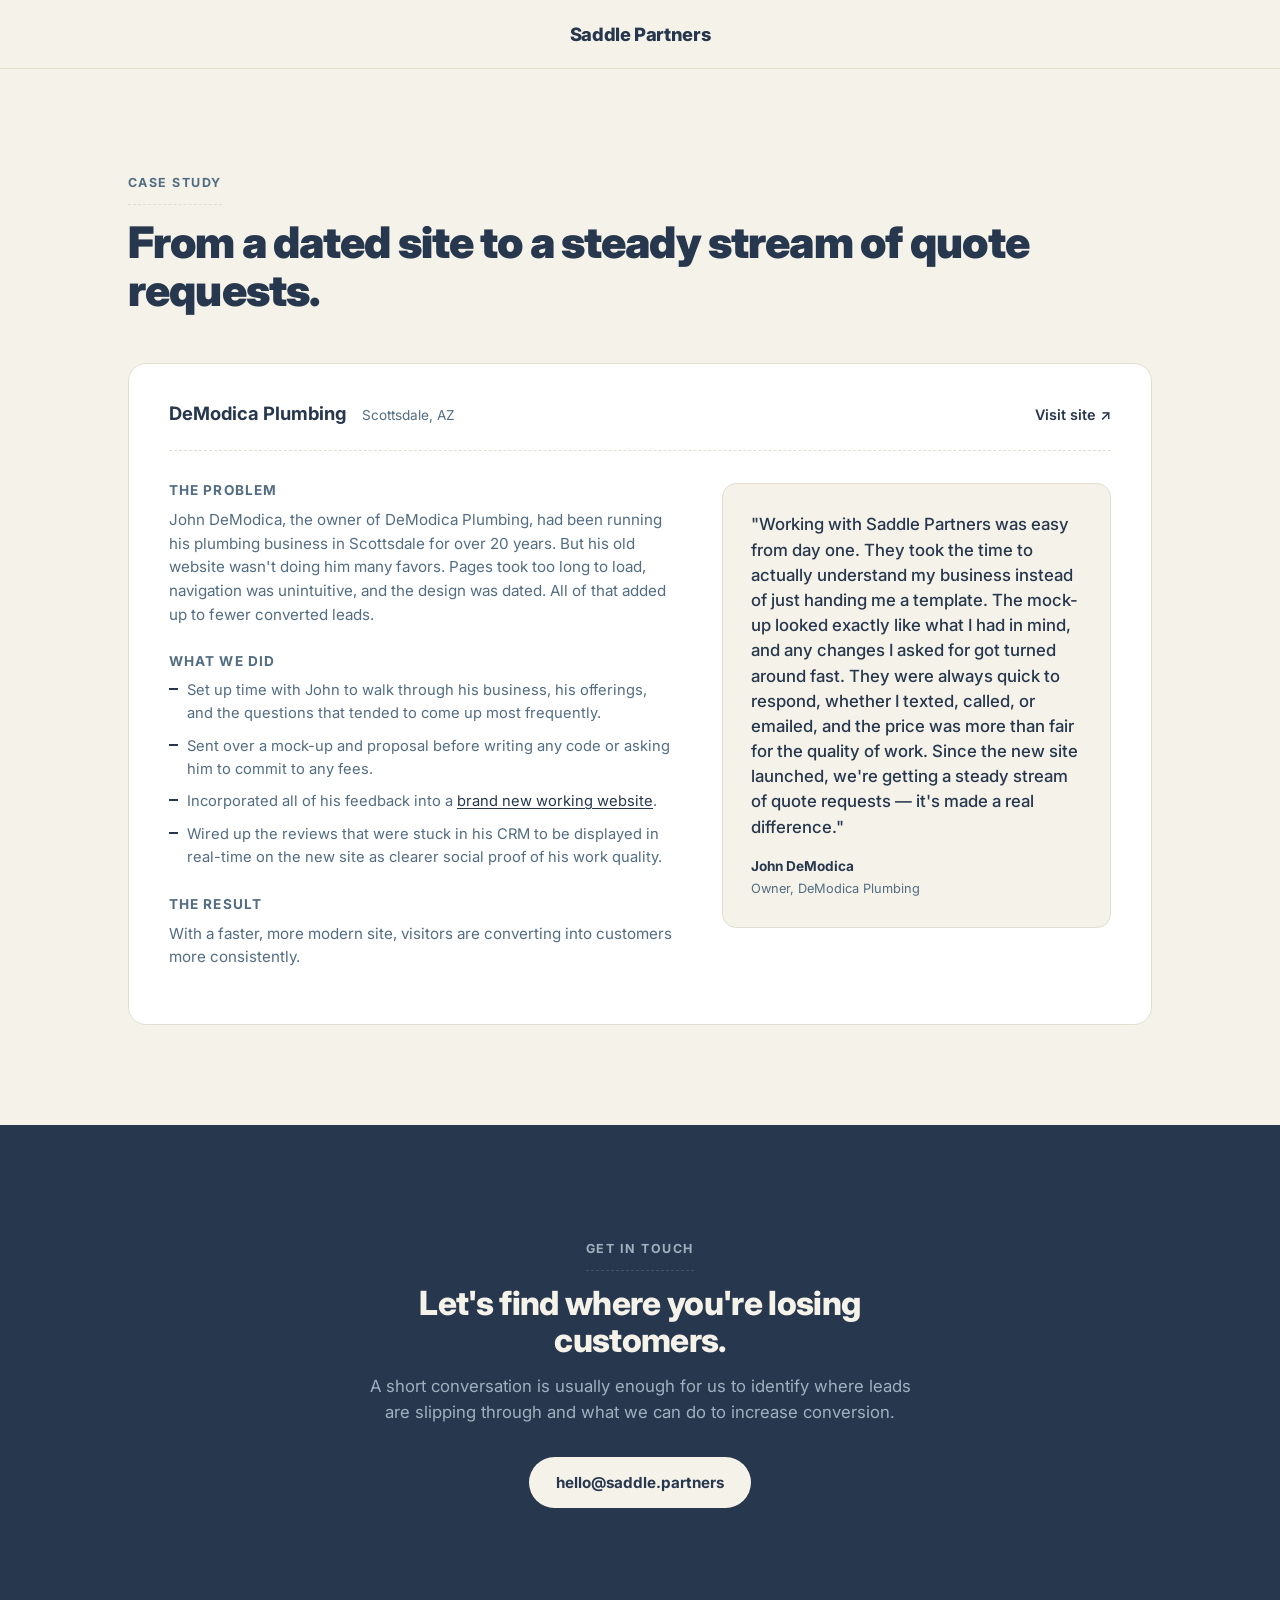
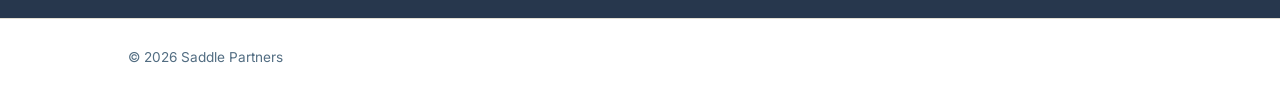
==== commit 6406598b: "Full-screen side nav overlay, drop orange accent and horse logo, warm off-white bg, remove jagged di" ====
--- a/case-studies.html
+++ b/case-studies.html
@@ -18,22 +18,26 @@
 
 <header class="site-header">
   <div class="wrap header-inner">
-    <a href="/" class="logo">
-      <img class="logo-mark" src="logo-mark.png" width="30" height="30" alt="">
-      <span>Saddle Partners</span>
-    </a>
-    <nav class="site-nav">
+    <button class="nav-toggle" aria-label="Open menu" aria-expanded="false" aria-controls="nav-overlay">
+      <span></span><span></span><span></span>
+    </button>
+    <a href="/" class="logo">Saddle Partners</a>
+    <span class="header-spacer" aria-hidden="true"></span>
+  </div>
+</header>
+
+<div class="nav-overlay" id="nav-overlay">
+  <div class="wrap nav-overlay-inner">
+    <button class="nav-close" aria-label="Close menu">&times;</button>
+    <nav class="overlay-nav">
       <a href="/#approach">Approach</a>
       <a href="/#services">Services</a>
       <a href="/case-studies">Case studies</a>
       <a href="/#who">Who we serve</a>
-      <a href="/#contact" class="nav-cta">Get in touch</a>
+      <a href="/#contact">Get in touch</a>
     </nav>
-    <button class="nav-toggle" aria-label="Toggle menu" aria-expanded="false">
-      <span></span><span></span><span></span>
-    </button>
   </div>
-</header>
+</div>
 
 <main>
 
--- a/style.css
+++ b/style.css
@@ -2,12 +2,10 @@
   --navy: #27374D;
   --slate: #526D82;
   --powder: #9DB2BF;
-  --ice: #DDE6ED;
+  --ice: #F5F2EA;
   --white: #FFFFFF;
-  --pop: #FF6B4A;
-  --pop-dark: #E14F30;
-  --border-light: #C7D3DA;
-  --border-dark: rgba(221, 230, 237, 0.22);
+  --border-light: #E2DED2;
+  --border-dark: rgba(245, 242, 234, 0.16);
   --max-width: 1080px;
   --sans: "Inter", -apple-system, BlinkMacSystemFont, "Segoe UI", sans-serif;
 }
@@ -53,7 +51,7 @@
   position: sticky;
   top: 0;
   z-index: 50;
-  background: rgba(221, 230, 237, 0.88);
+  background: rgba(245, 242, 234, 0.9);
   backdrop-filter: saturate(150%) blur(6px);
   border-bottom: 1px solid var(--border-light);
 }
@@ -66,39 +64,16 @@
 }
 
 .logo {
-  display: flex;
-  align-items: center;
-  gap: 10px;
   font-weight: 800;
   letter-spacing: -0.02em;
   font-size: 1.15rem;
   color: var(--navy);
 }
 
-.logo-mark { flex-shrink: 0; display: block; }
-
-.site-nav {
-  display: flex;
-  align-items: center;
-  gap: 28px;
-  font-size: 0.95rem;
-  font-weight: 500;
-}
-
-.site-nav a { color: var(--slate); white-space: nowrap; transition: color 0.15s ease; }
-.site-nav a:hover { color: var(--navy); }
-
-.nav-cta {
-  padding: 9px 18px;
-  border-radius: 999px;
-  background: var(--pop);
-  color: var(--white) !important;
-  white-space: nowrap;
-}
-.nav-cta:hover { background: var(--pop-dark); color: var(--white) !important; }
+.header-spacer { display: block; width: 32px; height: 1px; flex-shrink: 0; }
 
 .nav-toggle {
-  display: none;
+  display: flex;
   flex-direction: column;
   justify-content: center;
   gap: 5px;
@@ -108,6 +83,7 @@
   border: none;
   cursor: pointer;
   padding: 0;
+  flex-shrink: 0;
 }
 .nav-toggle span {
   display: block;
@@ -116,6 +92,56 @@
   border-radius: 2px;
 }
 
+/* Nav overlay */
+.nav-overlay {
+  position: fixed;
+  inset: 0;
+  z-index: 200;
+  background: var(--ice);
+  display: flex;
+  flex-direction: column;
+  opacity: 0;
+  visibility: hidden;
+  transform: translateY(-8px);
+  transition: opacity 0.25s ease, transform 0.25s ease, visibility 0.25s;
+  overflow-y: auto;
+}
+.nav-overlay.open {
+  opacity: 1;
+  visibility: visible;
+  transform: translateY(0);
+}
+.nav-overlay-inner {
+  padding-top: 20px;
+  display: flex;
+  flex-direction: column;
+  flex: 1;
+}
+.nav-close {
+  align-self: flex-start;
+  background: none;
+  border: none;
+  cursor: pointer;
+  font-size: 2.2rem;
+  line-height: 1;
+  color: var(--navy);
+  padding: 8px;
+  margin-left: -8px;
+}
+.overlay-nav {
+  display: flex;
+  flex-direction: column;
+  gap: 22px;
+  margin-top: 40px;
+}
+.overlay-nav a {
+  font-size: clamp(1.4rem, 4.5vw, 2rem);
+  font-weight: 800;
+  letter-spacing: -0.02em;
+  color: var(--navy);
+}
+.overlay-nav a:hover { color: var(--slate); }
+
 /* Buttons */
 .btn {
   display: inline-block;
@@ -128,24 +154,31 @@
   border: 1.5px solid transparent;
 }
 .btn-primary {
-  background: var(--pop);
-  color: var(--white);
-}
-.btn-primary:hover { background: var(--pop-dark); }
+  background: var(--navy);
+  color: var(--ice);
+}
+.btn-primary:hover { background: var(--slate); }
 .btn-ghost {
   border-color: var(--slate);
   color: var(--navy);
 }
-.btn-ghost:hover { border-color: var(--pop); color: var(--pop); }
-
-/* Dark-section button overrides */
+.btn-ghost:hover { border-color: var(--navy); background: rgba(39, 55, 77, 0.06); }
+
+/* Dark-section overrides */
+.hero .btn-primary, .services .btn-primary, .cta .btn-primary {
+  background: var(--ice);
+  color: var(--navy);
+}
+.hero .btn-primary:hover, .services .btn-primary:hover, .cta .btn-primary:hover {
+  background: var(--white);
+}
 .hero .btn-ghost, .services .btn-ghost, .cta .btn-ghost {
   border-color: rgba(255, 255, 255, 0.4);
   color: var(--ice);
 }
 .hero .btn-ghost:hover, .services .btn-ghost:hover, .cta .btn-ghost:hover {
-  border-color: var(--pop);
-  color: var(--pop);
+  border-color: var(--white);
+  background: rgba(255, 255, 255, 0.08);
 }
 
 /* Hero (dark) */
@@ -153,8 +186,7 @@
   position: relative;
   background: var(--navy);
   color: var(--ice);
-  padding: 96px 0 0;
-  overflow: hidden;
+  padding: 96px 0 64px;
 }
 .hero-inner {
   text-align: left;
@@ -167,7 +199,7 @@
   letter-spacing: 0.12em;
   font-size: 0.78rem;
   font-weight: 700;
-  color: var(--pop);
+  color: var(--powder);
   margin-bottom: 18px;
 }
 .hero-sub {
@@ -180,11 +212,6 @@
   gap: 16px;
   margin-top: 32px;
   flex-wrap: wrap;
-}
-.horizon {
-  display: block;
-  width: 100%;
-  height: 48px;
 }
 
 /* Stitch label */
@@ -193,18 +220,19 @@
   letter-spacing: 0.12em;
   font-size: 0.78rem;
   font-weight: 700;
-  color: var(--pop);
+  color: var(--slate);
   margin-bottom: 14px;
   padding-bottom: 12px;
   border-bottom: 1px dashed var(--border-light);
   display: inline-block;
 }
 .hero .stitch-label, .services .stitch-label, .cta .stitch-label {
+  color: var(--powder);
   border-bottom-color: var(--border-dark);
 }
 
 /* Approach section (light) */
-.belief { padding: 40px 0 100px; background: var(--ice); color: var(--navy); }
+.belief { padding: 64px 0 100px; background: var(--ice); color: var(--navy); }
 .lede { font-size: 1.05rem; max-width: 640px; color: var(--slate); }
 
 .steps {
@@ -216,7 +244,7 @@
 }
 .step {
   padding-top: 20px;
-  border-top: 2px solid var(--pop);
+  border-top: 2px solid var(--navy);
 }
 .step-num {
   display: block;
@@ -224,7 +252,7 @@
   text-transform: uppercase;
   letter-spacing: 0.1em;
   font-size: 0.8rem;
-  color: var(--pop);
+  color: var(--slate);
   margin-bottom: 10px;
 }
 .step h3 { margin-bottom: 8px; }
@@ -251,7 +279,7 @@
   top: 0.6em;
   width: 9px;
   height: 2px;
-  background: var(--pop);
+  background: var(--navy);
 }
 
 /* Services (dark) */
@@ -270,7 +298,7 @@
   padding: 28px 22px;
 }
 .service-icon {
-  color: var(--pop);
+  color: var(--ice);
   margin-bottom: 16px;
 }
 .service-card h3 { margin-bottom: 10px; color: var(--white); }
@@ -302,8 +330,8 @@
   color: var(--navy);
 }
 .case-study-location { font-size: 0.85rem; line-height: 1; color: var(--slate); }
-.case-study-link { margin-left: auto; font-size: 0.9rem; font-weight: 600; color: var(--pop); }
-.case-study-link:hover { color: var(--pop-dark); }
+.case-study-link { margin-left: auto; font-size: 0.9rem; font-weight: 600; color: var(--navy); }
+.case-study-link:hover { color: var(--slate); }
 .case-study-body {
   display: grid;
   grid-template-columns: 1.3fr 1fr;
@@ -314,7 +342,7 @@
   text-transform: uppercase;
   letter-spacing: 0.08em;
   font-weight: 700;
-  color: var(--pop);
+  color: var(--slate);
   margin: 28px 0 10px;
 }
 .case-study-col h3:first-child { margin-top: 0; }
@@ -340,20 +368,21 @@
   top: 0.6em;
   width: 9px;
   height: 2px;
-  background: var(--pop);
+  background: var(--navy);
 }
 .case-study-list li a,
 .case-study-col p a {
-  color: var(--pop);
+  color: var(--navy);
   text-decoration: underline;
   text-underline-offset: 2px;
 }
 .case-study-list li a:hover,
 .case-study-col p a:hover {
-  color: var(--pop-dark);
+  color: var(--slate);
 }
 .case-study-quote {
   background: var(--ice);
+  border: 1px solid var(--border-light);
   border-radius: 14px;
   padding: 28px;
   align-self: start;
@@ -420,22 +449,6 @@
 }
 
 @media (max-width: 680px) {
-  .site-nav {
-    position: absolute;
-    top: 68px;
-    left: 0;
-    right: 0;
-    background: var(--ice);
-    flex-direction: column;
-    align-items: flex-start;
-    padding: 20px 28px 28px;
-    border-bottom: 1px solid var(--border-light);
-    display: none;
-    gap: 18px;
-  }
-  .site-nav.open { display: flex; }
-  .nav-toggle { display: flex; }
-  .nav-cta { align-self: flex-start; }
   .service-grid { grid-template-columns: 1fr; }
   .hero { padding-top: 64px; }
   .hero-inner { padding-bottom: 20px; }
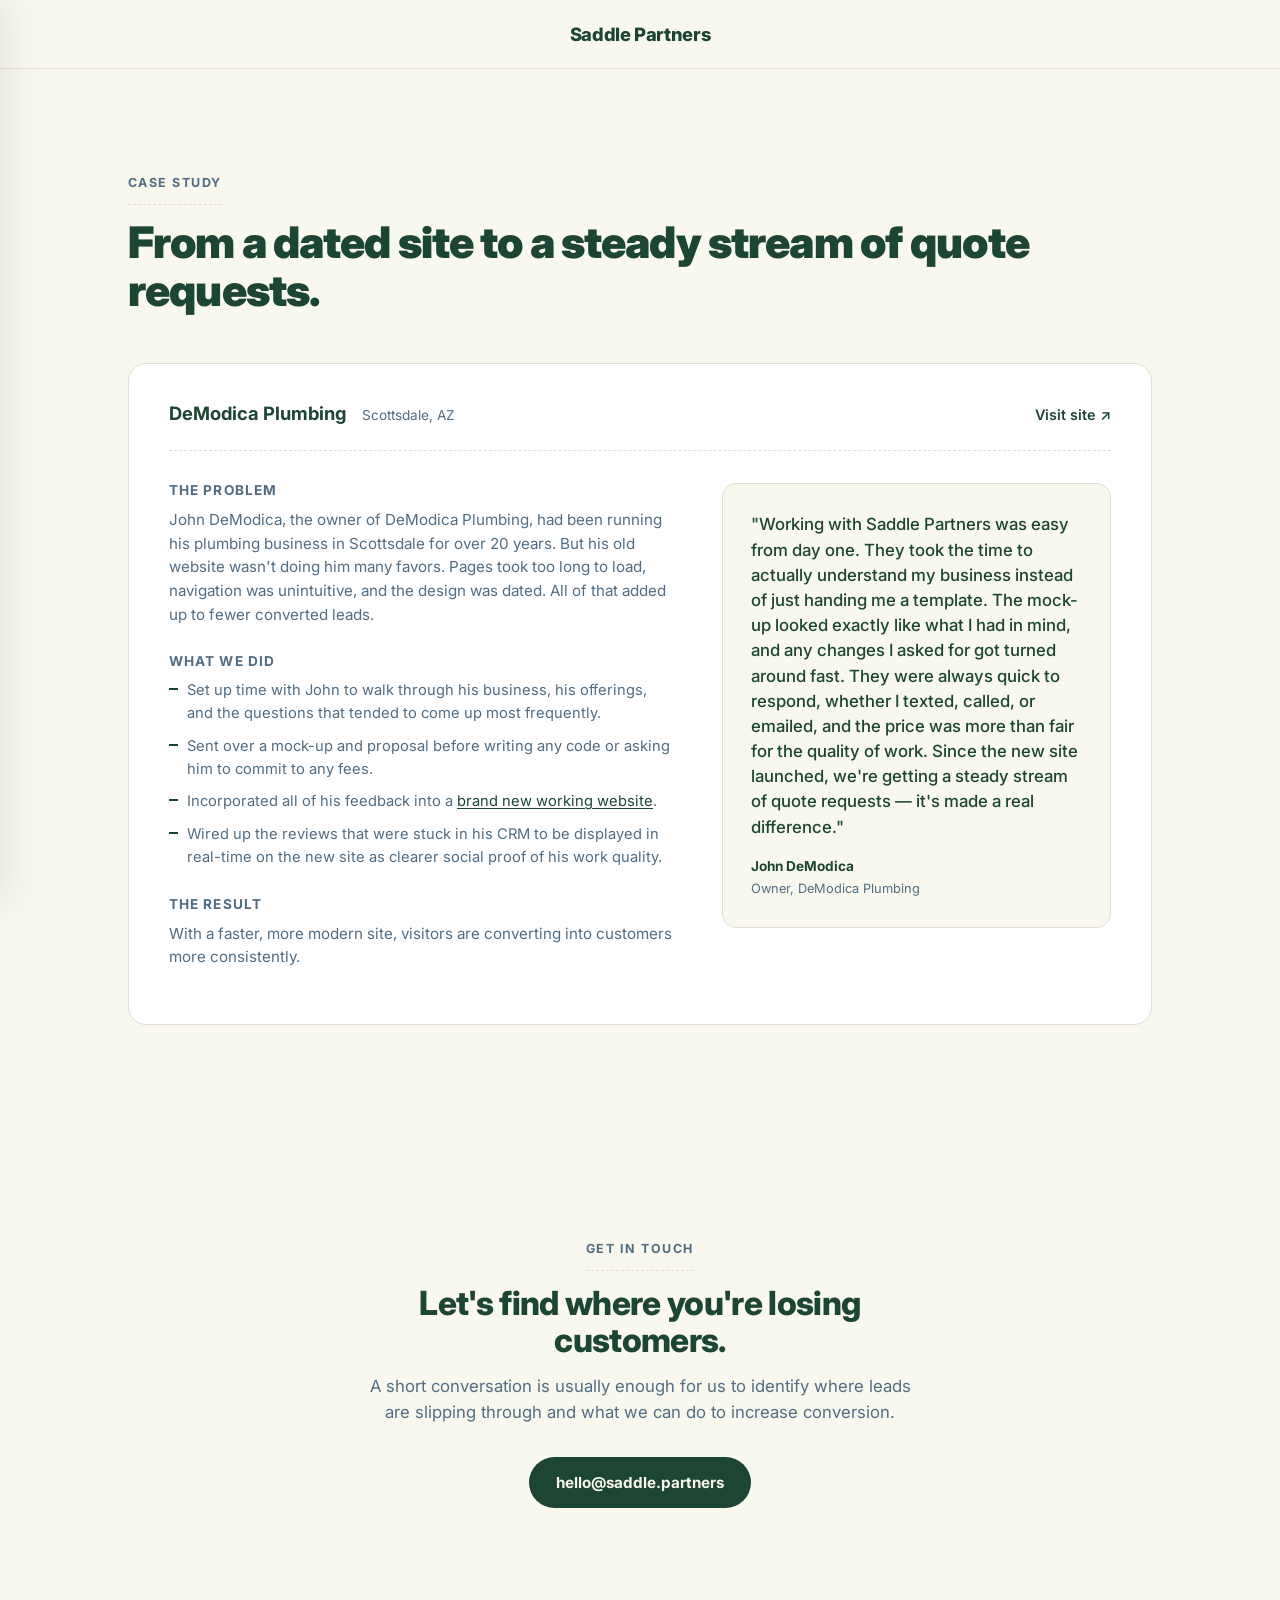
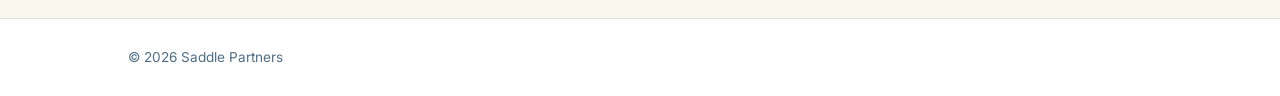
==== commit 5dd73c33: "New palette (forest green + warm off-white), unify header/hero as one color, refactor dark sections " ====
--- a/case-studies.html
+++ b/case-studies.html
@@ -26,8 +26,9 @@
   </div>
 </header>
 
+<div class="nav-scrim" id="nav-scrim"></div>
 <div class="nav-overlay" id="nav-overlay">
-  <div class="wrap nav-overlay-inner">
+  <div class="nav-overlay-inner">
     <button class="nav-close" aria-label="Close menu">&times;</button>
     <nav class="overlay-nav">
       <a href="/#approach">Approach</a>
--- a/style.css
+++ b/style.css
@@ -1,11 +1,11 @@
 :root {
-  --navy: #27374D;
+  --navy: #1D4533;
   --slate: #526D82;
   --powder: #9DB2BF;
-  --ice: #F5F2EA;
+  --ice: #F8F8EE;
   --white: #FFFFFF;
   --border-light: #E2DED2;
-  --border-dark: rgba(245, 242, 234, 0.16);
+  --border-dark: rgba(248, 248, 238, 0.16);
   --max-width: 1080px;
   --sans: "Inter", -apple-system, BlinkMacSystemFont, "Segoe UI", sans-serif;
 }
@@ -51,7 +51,7 @@
   position: sticky;
   top: 0;
   z-index: 50;
-  background: rgba(245, 242, 234, 0.9);
+  background: rgba(248, 248, 238, 0.92);
   backdrop-filter: saturate(150%) blur(6px);
   border-bottom: 1px solid var(--border-light);
 }
@@ -92,27 +92,36 @@
   border-radius: 2px;
 }
 
-/* Nav overlay */
+/* Nav scrim + side panel */
+.nav-scrim {
+  position: fixed;
+  inset: 0;
+  z-index: 190;
+  background: rgba(29, 30, 20, 0.28);
+  opacity: 0;
+  visibility: hidden;
+  transition: opacity 0.25s ease, visibility 0.25s;
+}
+.nav-scrim.open { opacity: 1; visibility: visible; }
+
 .nav-overlay {
   position: fixed;
-  inset: 0;
+  top: 0;
+  left: 0;
+  bottom: 0;
   z-index: 200;
+  width: min(360px, 84vw);
   background: var(--ice);
   display: flex;
   flex-direction: column;
-  opacity: 0;
-  visibility: hidden;
-  transform: translateY(-8px);
-  transition: opacity 0.25s ease, transform 0.25s ease, visibility 0.25s;
+  transform: translateX(-100%);
+  transition: transform 0.3s ease;
   overflow-y: auto;
-}
-.nav-overlay.open {
-  opacity: 1;
-  visibility: visible;
-  transform: translateY(0);
-}
+  box-shadow: 8px 0 32px rgba(0, 0, 0, 0.08);
+}
+.nav-overlay.open { transform: translateX(0); }
 .nav-overlay-inner {
-  padding-top: 20px;
+  padding: 20px 28px 28px;
   display: flex;
   flex-direction: column;
   flex: 1;
@@ -122,7 +131,7 @@
   background: none;
   border: none;
   cursor: pointer;
-  font-size: 2.2rem;
+  font-size: 1.9rem;
   line-height: 1;
   color: var(--navy);
   padding: 8px;
@@ -131,13 +140,13 @@
 .overlay-nav {
   display: flex;
   flex-direction: column;
-  gap: 22px;
-  margin-top: 40px;
+  gap: 20px;
+  margin-top: 36px;
 }
 .overlay-nav a {
-  font-size: clamp(1.4rem, 4.5vw, 2rem);
-  font-weight: 800;
-  letter-spacing: -0.02em;
+  font-size: 1.2rem;
+  font-weight: 700;
+  letter-spacing: -0.01em;
   color: var(--navy);
 }
 .overlay-nav a:hover { color: var(--slate); }
@@ -162,30 +171,30 @@
   border-color: var(--slate);
   color: var(--navy);
 }
-.btn-ghost:hover { border-color: var(--navy); background: rgba(39, 55, 77, 0.06); }
-
-/* Dark-section overrides */
-.hero .btn-primary, .services .btn-primary, .cta .btn-primary {
-  background: var(--ice);
-  color: var(--navy);
-}
-.hero .btn-primary:hover, .services .btn-primary:hover, .cta .btn-primary:hover {
-  background: var(--white);
-}
-.hero .btn-ghost, .services .btn-ghost, .cta .btn-ghost {
-  border-color: rgba(255, 255, 255, 0.4);
+.btn-ghost:hover { border-color: var(--navy); background: rgba(29, 69, 51, 0.06); }
+
+/* Dark-section modifier */
+.section-dark { background: var(--navy); color: var(--ice); }
+.section-dark .stitch-label { color: var(--powder); border-bottom-color: var(--border-dark); }
+.section-dark .lede { color: var(--powder); }
+.section-dark .step { border-top-color: var(--ice); }
+.section-dark .step-num { color: var(--powder); }
+.section-dark .step p { color: var(--powder); }
+.section-dark .step-list li { color: var(--ice); }
+.section-dark .step-list li::before { background: var(--ice); }
+.section-dark .tag {
+  background: rgba(255, 255, 255, 0.08);
+  border-color: rgba(255, 255, 255, 0.25);
   color: var(--ice);
 }
-.hero .btn-ghost:hover, .services .btn-ghost:hover, .cta .btn-ghost:hover {
-  border-color: var(--white);
-  background: rgba(255, 255, 255, 0.08);
-}
-
-/* Hero (dark) */
+.section-dark .btn-primary { background: var(--ice); color: var(--navy); }
+.section-dark .btn-primary:hover { background: var(--white); }
+.section-dark .btn-ghost { border-color: rgba(255, 255, 255, 0.4); color: var(--ice); }
+.section-dark .btn-ghost:hover { border-color: var(--white); background: rgba(255, 255, 255, 0.08); }
+
+/* Hero */
 .hero {
   position: relative;
-  background: var(--navy);
-  color: var(--ice);
   padding: 96px 0 64px;
 }
 .hero-inner {
@@ -194,18 +203,10 @@
   position: relative;
   z-index: 2;
 }
-.eyebrow {
-  text-transform: uppercase;
-  letter-spacing: 0.12em;
-  font-size: 0.78rem;
-  font-weight: 700;
-  color: var(--powder);
-  margin-bottom: 18px;
-}
 .hero-sub {
   font-size: 1.15rem;
   max-width: 560px;
-  color: var(--powder);
+  color: var(--slate);
 }
 .hero-actions {
   display: flex;
@@ -226,13 +227,9 @@
   border-bottom: 1px dashed var(--border-light);
   display: inline-block;
 }
-.hero .stitch-label, .services .stitch-label, .cta .stitch-label {
-  color: var(--powder);
-  border-bottom-color: var(--border-dark);
-}
-
-/* Approach section (light) */
-.belief { padding: 64px 0 100px; background: var(--ice); color: var(--navy); }
+
+/* Approach section */
+.belief { padding: 40px 0 100px; }
 .lede { font-size: 1.05rem; max-width: 640px; color: var(--slate); }
 
 .steps {
@@ -282,8 +279,8 @@
   background: var(--navy);
 }
 
-/* Services (dark) */
-.services { padding: 100px 0; background: var(--navy); color: var(--ice); }
+/* Services */
+.services { padding: 100px 0; }
 .services h2 { max-width: 620px; }
 .service-grid {
   display: grid;
@@ -292,20 +289,20 @@
   margin-top: 48px;
 }
 .service-card {
-  background: var(--slate);
-  border: 1px solid rgba(255, 255, 255, 0.12);
+  background: var(--white);
+  border: 1px solid var(--border-light);
   border-radius: 14px;
   padding: 28px 22px;
 }
 .service-icon {
-  color: var(--ice);
+  color: var(--navy);
   margin-bottom: 16px;
 }
-.service-card h3 { margin-bottom: 10px; color: var(--white); }
-.service-card p { font-size: 0.92rem; margin-bottom: 0; color: var(--powder); }
+.service-card h3 { margin-bottom: 10px; }
+.service-card p { font-size: 0.92rem; margin-bottom: 0; color: var(--slate); }
 
 /* Case study */
-.case-study { padding: 100px 0; background: var(--ice); color: var(--navy); }
+.case-study { padding: 100px 0; }
 .case-study h2 { max-width: 700px; margin-bottom: 48px; }
 .case-study h1 { margin-bottom: 48px; }
 .case-study-card {
@@ -405,8 +402,8 @@
 }
 .case-study-quote cite span { font-weight: 400; color: var(--slate); font-size: 0.8rem; }
 
-/* Who section (light) */
-.who { padding: 100px 0; background: var(--ice); color: var(--navy); }
+/* Who section */
+.who { padding: 100px 0; }
 .tag-row {
   display: flex;
   flex-wrap: wrap;
@@ -423,13 +420,13 @@
   color: var(--slate);
 }
 
-/* CTA (dark) */
-.cta { padding: 110px 0; text-align: center; background: var(--navy); color: var(--ice); }
+/* CTA */
+.cta { padding: 110px 0; text-align: center; }
 .cta-inner { max-width: 620px; margin: 0 auto; }
 .cta h2 { margin-bottom: 14px; }
-.cta .lede { margin: 0 auto 32px; color: var(--powder); }
-
-/* Footer (light) */
+.cta .lede { margin: 0 auto 32px; }
+
+/* Footer */
 .site-footer {
   border-top: 1px solid var(--border-light);
   padding: 28px 0;
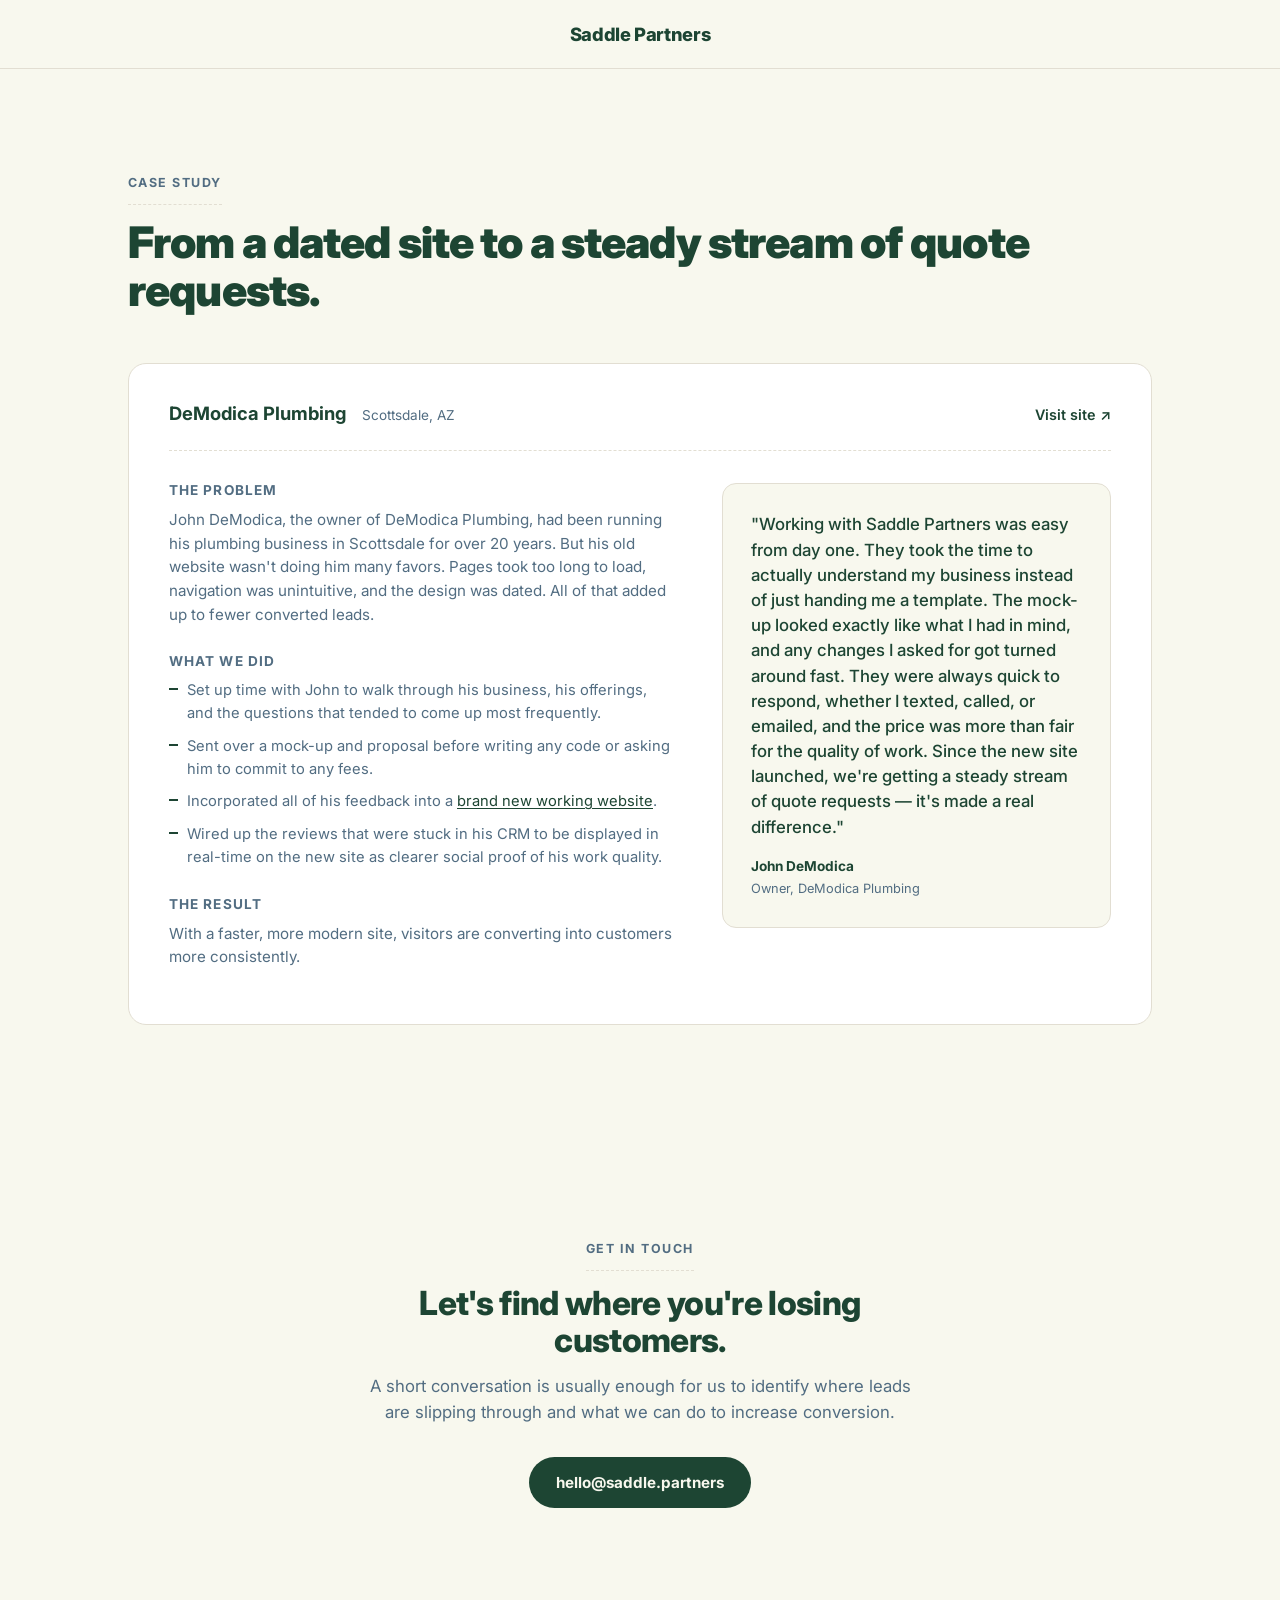
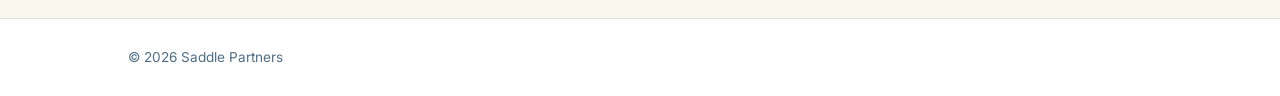
==== commit 0b618c53: "Full-bleed header (hamburger flush left, logo centered on viewport), flatten nav panel (no shadow/sc" ====
--- a/case-studies.html
+++ b/case-studies.html
@@ -17,7 +17,7 @@
 <body>
 
 <header class="site-header">
-  <div class="wrap header-inner">
+  <div class="header-inner">
     <button class="nav-toggle" aria-label="Open menu" aria-expanded="false" aria-controls="nav-overlay">
       <span></span><span></span><span></span>
     </button>
--- a/style.css
+++ b/style.css
@@ -61,6 +61,7 @@
   align-items: center;
   justify-content: space-between;
   height: 68px;
+  padding: 0 24px;
 }
 
 .logo {
@@ -97,10 +98,10 @@
   position: fixed;
   inset: 0;
   z-index: 190;
-  background: rgba(29, 30, 20, 0.28);
+  background: transparent;
   opacity: 0;
   visibility: hidden;
-  transition: opacity 0.25s ease, visibility 0.25s;
+  transition: visibility 0.25s;
 }
 .nav-scrim.open { opacity: 1; visibility: visible; }
 
@@ -110,18 +111,17 @@
   left: 0;
   bottom: 0;
   z-index: 200;
-  width: min(360px, 84vw);
+  width: min(320px, 84vw);
   background: var(--ice);
   display: flex;
   flex-direction: column;
   transform: translateX(-100%);
   transition: transform 0.3s ease;
   overflow-y: auto;
-  box-shadow: 8px 0 32px rgba(0, 0, 0, 0.08);
 }
 .nav-overlay.open { transform: translateX(0); }
 .nav-overlay-inner {
-  padding: 20px 28px 28px;
+  padding: 20px 24px 28px;
   display: flex;
   flex-direction: column;
   flex: 1;
@@ -131,7 +131,7 @@
   background: none;
   border: none;
   cursor: pointer;
-  font-size: 1.9rem;
+  font-size: 1.6rem;
   line-height: 1;
   color: var(--navy);
   padding: 8px;
@@ -140,11 +140,11 @@
 .overlay-nav {
   display: flex;
   flex-direction: column;
-  gap: 20px;
-  margin-top: 36px;
+  gap: 18px;
+  margin-top: 32px;
 }
 .overlay-nav a {
-  font-size: 1.2rem;
+  font-size: 1.1rem;
   font-weight: 700;
   letter-spacing: -0.01em;
   color: var(--navy);
@@ -195,13 +195,15 @@
 /* Hero */
 .hero {
   position: relative;
-  padding: 96px 0 64px;
+  min-height: calc(100svh - 69px);
+  display: flex;
+  align-items: center;
 }
 .hero-inner {
   text-align: left;
-  padding-bottom: 24px;
   position: relative;
   z-index: 2;
+  width: 100%;
 }
 .hero-sub {
   font-size: 1.15rem;
@@ -447,8 +449,6 @@
 
 @media (max-width: 680px) {
   .service-grid { grid-template-columns: 1fr; }
-  .hero { padding-top: 64px; }
-  .hero-inner { padding-bottom: 20px; }
   .footer-inner { text-align: center; }
   .case-study-card { padding: 28px; }
 }
